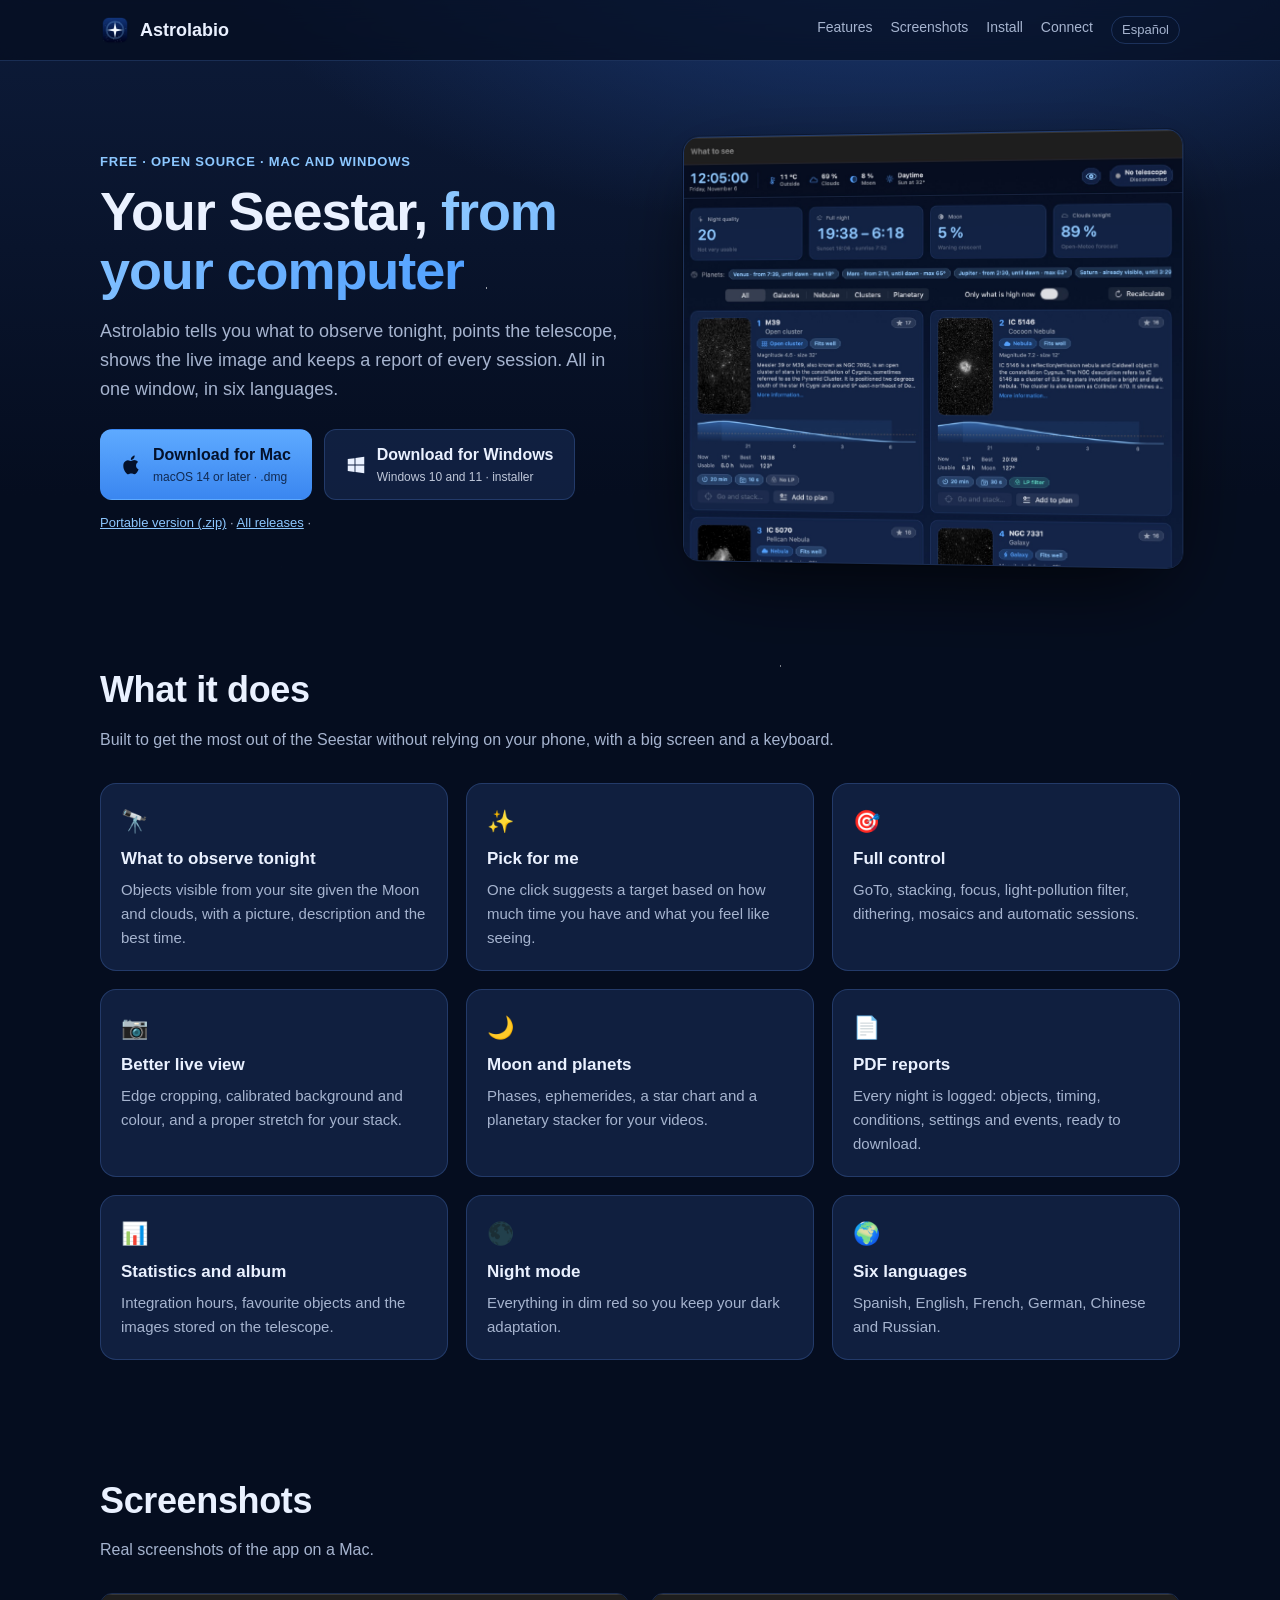
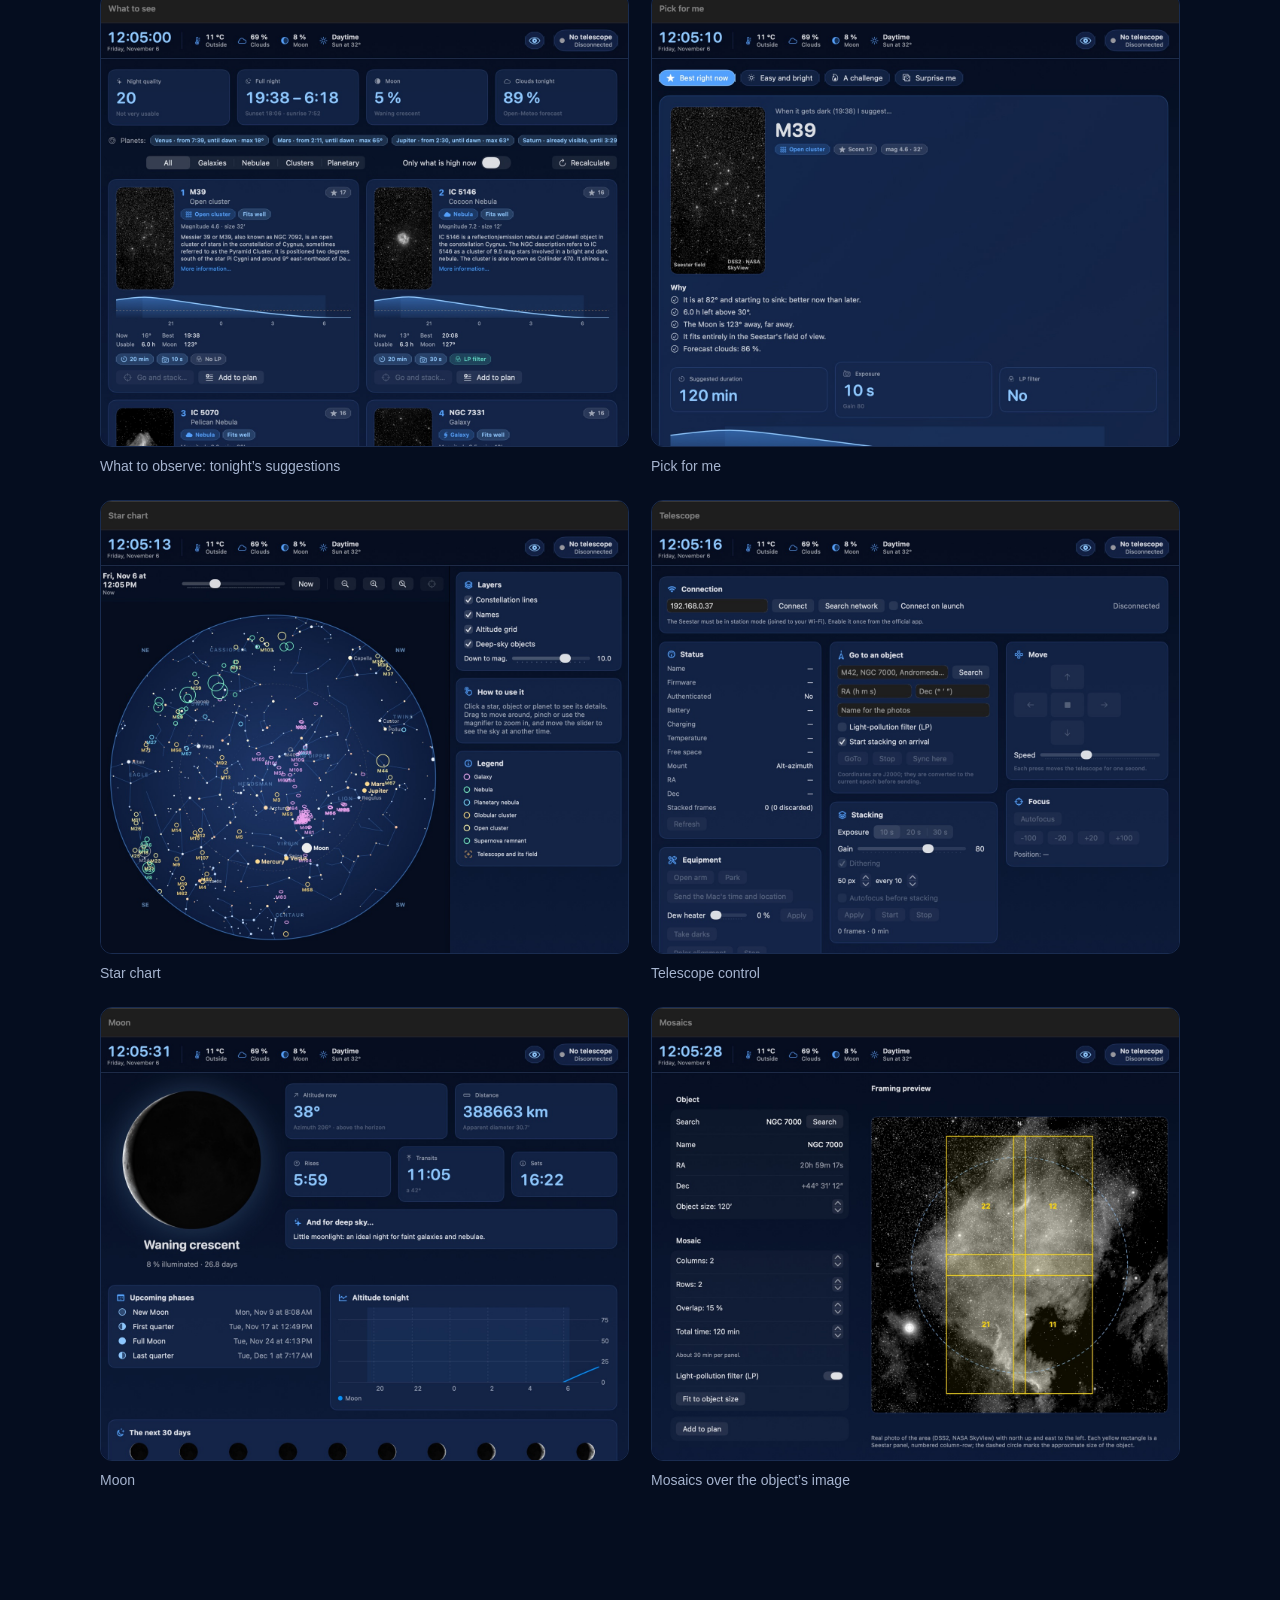
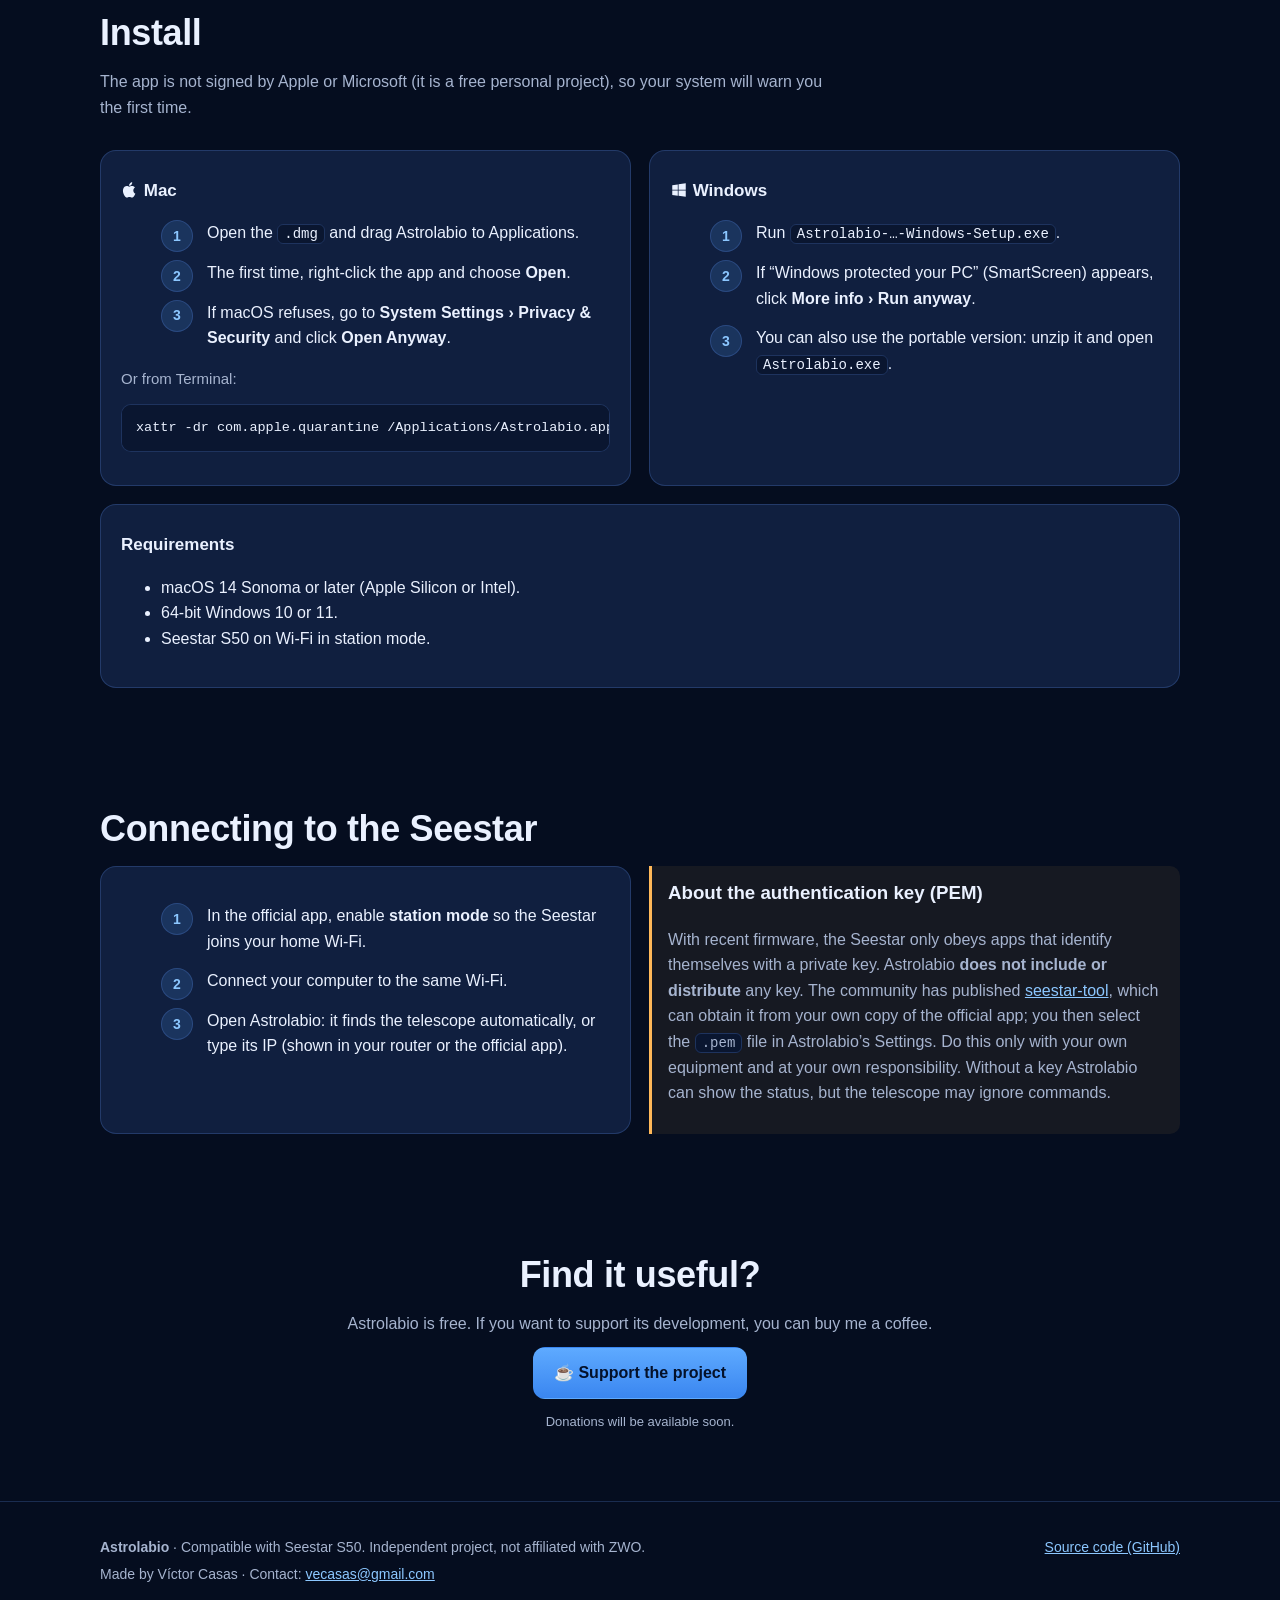
==== docs/en/index.html @ 869711cd "Web de descarga en docs/ (español e inglés) - Generada con scripts/make_site.py; diseño propio azul " ====
<!doctype html>
<html lang="en">
<head>
<meta charset="utf-8">
<meta name="viewport" content="width=device-width, initial-scale=1">
<title>Astrolabio — Seestar S50 control for Mac and Windows</title>
<meta name="description" content="A free app to plan your night, control the Seestar S50 telescope and process your images, on Mac and Windows.">
<meta property="og:title" content="Astrolabio — Seestar S50 control for Mac and Windows">
<meta property="og:description" content="A free app to plan your night, control the Seestar S50 telescope and process your images, on Mac and Windows.">
<meta property="og:image" content="https://vecasas.github.io/astrolabio/img/tonight-en.jpg">
<link rel="icon" href="../favicon.png">
<link rel="alternate" hreflang="es" href="https://vecasas.github.io/astrolabio/">
<link rel="alternate" hreflang="en" href="https://vecasas.github.io/astrolabio/en/">
<link rel="stylesheet" href="../style.css">
<script src="../config.js"></script>
</head>
<body>
<header class="top"><div class="wrap">
  <a class="brand" href="#"><img src="../img/icon.png" alt="">Astrolabio</a>
  <nav class="links">
    <a href="#features">Features</a><a href="#screens">Screenshots</a><a href="#install">Install</a><a href="#connect">Connect</a>
    <a class="lang" href="../">Español</a>
  </nav>
</div></header>

<main>
<div class="wrap hero" id="download">
  <div>
    <div class="eyebrow">Free · Open source · Mac and Windows</div>
    <h1>Your Seestar, <em>from your computer</em></h1>
    <p class="lead">Astrolabio tells you what to observe tonight, points the telescope, shows the live image and keeps a report of every session. All in one window, in six languages.</p>
    <div class="cta">
      <a class="btn primary" data-asset="mac" href="https://github.com/vecasas/astrolabio/releases/latest"><svg viewBox="0 0 24 24" fill="currentColor"><path d="M16.4 12.6c0-2.6 2.1-3.8 2.2-3.9-1.2-1.8-3.1-2-3.7-2-1.6-.2-3.1.9-3.9.9-.8 0-2-.9-3.4-.9-1.7 0-3.3 1-4.2 2.6-1.8 3.1-.5 7.7 1.3 10.2.9 1.2 1.9 2.6 3.2 2.6 1.3-.1 1.8-.8 3.3-.8 1.6 0 2 .8 3.4.8 1.4 0 2.3-1.3 3.1-2.5 1-1.4 1.4-2.8 1.4-2.9 0 0-2.7-1-2.7-4.1zM13.9 4.9c.7-.9 1.2-2 1-3.2-1 0-2.3.7-3 1.6-.7.8-1.3 2-1.1 3.1 1.1.1 2.3-.6 3.1-1.5z"/></svg><span>Download for Mac<small>macOS 14 or later · .dmg</small></span></a>
      <a class="btn" data-asset="win" href="https://github.com/vecasas/astrolabio/releases/latest"><svg viewBox="0 0 24 24" fill="currentColor"><path d="M3 5.5 10.4 4.5v7H3zM11.4 4.4 21 3v8.5h-9.6zM3 12.5h7.4v7L3 18.5zM11.4 12.5H21V21l-9.6-1.4z"/></svg><span>Download for Windows<small>Windows 10 and 11 · installer</small></span></a>
    </div>
    <p class="note"><a data-asset="zip" href="https://github.com/vecasas/astrolabio/releases/latest">Portable version (.zip)</a> · <a href="https://github.com/vecasas/astrolabio/releases">All releases</a> · <span id="ver"></span></p>
  </div>
  <img class="shot" src="../img/tonight-en.jpg" alt="Astrolabio" width="1400" height="1202">
</div>

<section id="features"><div class="wrap">
  <h2>What it does</h2><p class="sub">Built to get the most out of the Seestar without relying on your phone, with a big screen and a keyboard.</p>
  <div class="grid">
<div class="card"><div class="icon">🔭</div><h3>What to observe tonight</h3><p>Objects visible from your site given the Moon and clouds, with a picture, description and the best time.</p></div>
<div class="card"><div class="icon">✨</div><h3>Pick for me</h3><p>One click suggests a target based on how much time you have and what you feel like seeing.</p></div>
<div class="card"><div class="icon">🎯</div><h3>Full control</h3><p>GoTo, stacking, focus, light-pollution filter, dithering, mosaics and automatic sessions.</p></div>
<div class="card"><div class="icon">📷</div><h3>Better live view</h3><p>Edge cropping, calibrated background and colour, and a proper stretch for your stack.</p></div>
<div class="card"><div class="icon">🌙</div><h3>Moon and planets</h3><p>Phases, ephemerides, a star chart and a planetary stacker for your videos.</p></div>
<div class="card"><div class="icon">📄</div><h3>PDF reports</h3><p>Every night is logged: objects, timing, conditions, settings and events, ready to download.</p></div>
<div class="card"><div class="icon">📊</div><h3>Statistics and album</h3><p>Integration hours, favourite objects and the images stored on the telescope.</p></div>
<div class="card"><div class="icon">🌑</div><h3>Night mode</h3><p>Everything in dim red so you keep your dark adaptation.</p></div>
<div class="card"><div class="icon">🌍</div><h3>Six languages</h3><p>Spanish, English, French, German, Chinese and Russian.</p></div>
  </div>
</div></section>

<section id="screens"><div class="wrap">
  <h2>Screenshots</h2><p class="sub">Real screenshots of the app on a Mac.</p>
  <div class="gallery">
<figure><img loading="lazy" src="../img/tonight-en.jpg" alt="What to observe: tonight’s suggestions" width="1400" height="1202"><figcaption>What to observe: tonight’s suggestions</figcaption></figure>
<figure><img loading="lazy" src="../img/pick-en.jpg" alt="Pick for me" width="1400" height="1202"><figcaption>Pick for me</figcaption></figure>
<figure><img loading="lazy" src="../img/skyChart-en.jpg" alt="Star chart" width="1400" height="1202"><figcaption>Star chart</figcaption></figure>
<figure><img loading="lazy" src="../img/telescope-en.jpg" alt="Telescope control" width="1400" height="1202"><figcaption>Telescope control</figcaption></figure>
<figure><img loading="lazy" src="../img/moon-en.jpg" alt="Moon" width="1400" height="1202"><figcaption>Moon</figcaption></figure>
<figure><img loading="lazy" src="../img/mosaic-en.jpg" alt="Mosaics over the object’s image" width="1400" height="1202"><figcaption>Mosaics over the object’s image</figcaption></figure>
  </div>
</div></section>

<section id="install"><div class="wrap">
  <h2>Install</h2><p class="sub">The app is not signed by Apple or Microsoft (it is a free personal project), so your system will warn you the first time.</p>
  <div class="two">
    <div class="card"><h3><svg width="18" height="18" style="vertical-align:-3px" viewBox="0 0 24 24" fill="currentColor"><path d="M16.4 12.6c0-2.6 2.1-3.8 2.2-3.9-1.2-1.8-3.1-2-3.7-2-1.6-.2-3.1.9-3.9.9-.8 0-2-.9-3.4-.9-1.7 0-3.3 1-4.2 2.6-1.8 3.1-.5 7.7 1.3 10.2.9 1.2 1.9 2.6 3.2 2.6 1.3-.1 1.8-.8 3.3-.8 1.6 0 2 .8 3.4.8 1.4 0 2.3-1.3 3.1-2.5 1-1.4 1.4-2.8 1.4-2.9 0 0-2.7-1-2.7-4.1zM13.9 4.9c.7-.9 1.2-2 1-3.2-1 0-2.3.7-3 1.6-.7.8-1.3 2-1.1 3.1 1.1.1 2.3-.6 3.1-1.5z"/></svg> Mac</h3>
      <ol class="steps"><li>Open the <code>.dmg</code> and drag Astrolabio to Applications.</li>
<li>The first time, right-click the app and choose <b>Open</b>.</li>
<li>If macOS refuses, go to <b>System Settings › Privacy &amp; Security</b> and click <b>Open Anyway</b>.</li></ol>
      <p class="note">Or from Terminal:</p>
      <pre>xattr -dr com.apple.quarantine /Applications/Astrolabio.app</pre>
    </div>
    <div class="card"><h3><svg width="18" height="18" style="vertical-align:-3px" viewBox="0 0 24 24" fill="currentColor"><path d="M3 5.5 10.4 4.5v7H3zM11.4 4.4 21 3v8.5h-9.6zM3 12.5h7.4v7L3 18.5zM11.4 12.5H21V21l-9.6-1.4z"/></svg> Windows</h3>
      <ol class="steps"><li>Run <code>Astrolabio-…-Windows-Setup.exe</code>.</li>
<li>If “Windows protected your PC” (SmartScreen) appears, click <b>More info › Run anyway</b>.</li>
<li>You can also use the portable version: unzip it and open <code>Astrolabio.exe</code>.</li></ol>
    </div>
  </div>
  <div class="card" style="margin-top:18px"><h3>Requirements</h3><ul><li>macOS 14 Sonoma or later (Apple Silicon or Intel).</li>
<li>64-bit Windows 10 or 11.</li>
<li>Seestar S50 on Wi-Fi in station mode.</li></ul></div>
</div></section>

<section id="connect"><div class="wrap">
  <h2>Connecting to the Seestar</h2>
  <div class="two">
    <div class="card"><ol class="steps"><li>In the official app, enable <b>station mode</b> so the Seestar joins your home Wi-Fi.</li>
<li>Connect your computer to the same Wi-Fi.</li>
<li>Open Astrolabio: it finds the telescope automatically, or type its IP (shown in your router or the official app).</li></ol></div>
    <div class="callout"><h3 style="color:var(--text);margin-top:0">About the authentication key (PEM)</h3><p>With recent firmware, the Seestar only obeys apps that identify themselves with a private key. Astrolabio <b>does not include or distribute</b> any key. The community has published <a href="https://github.com/bguthro/seestar-tool">seestar-tool</a>, which can obtain it from your own copy of the official app; you then select the <code>.pem</code> file in Astrolabio’s Settings. Do this only with your own equipment and at your own responsibility. Without a key Astrolabio can show the status, but the telescope may ignore commands.</p></div>
  </div>
</div></section>

<section class="donate"><div class="wrap">
  <h2>Find it useful?</h2><p class="sub" style="margin:0 auto">Astrolabio is free. If you want to support its development, you can buy me a coffee.</p>
  <a class="btn primary" id="donate" href="#" hidden>☕ Support the project</a>
  <p class="note" id="donate-soon">Donations will be available soon.</p>
</div></section>
</main>

<footer><div class="wrap">
  <div>
    <p><b>Astrolabio</b> · Compatible with Seestar S50. Independent project, not affiliated with ZWO.</p>
    <p>Made by Víctor Casas · Contact: <a href="mailto:vecasas@gmail.com">vecasas@gmail.com</a></p>
  </div>
  <div><p><a href="https://github.com/vecasas/astrolabio">Source code (GitHub)</a></p></div>
</div></footer>

<script>
// Enlaces directos a la última versión publicada (si la API de GitHub no responde, se queda la página de versiones).
fetch("https://api.github.com/repos/vecasas/astrolabio/releases/latest").then(r => r.ok ? r.json() : null).then(rel => {
  if (!rel) return;
  const find = re => (rel.assets || []).find(a => re.test(a.name));
  const map = { mac: /\.dmg$/i, win: /Setup\.exe$/i, zip: /portable\.zip$/i };
  document.querySelectorAll("[data-asset]").forEach(el => {
    const a = find(map[el.dataset.asset]); if (a) el.href = a.browser_download_url;
  });
  document.getElementById("ver").textContent = rel.tag_name;
}).catch(() => {});
// Botón de donación: se configura en config.js.
const url = (window.ASTROLABIO || {}).donateUrl;
if (url) {
  const b = document.getElementById("donate"); b.href = url; b.hidden = false;
  document.getElementById("donate-soon").hidden = true;
}
</script>
</body>
</html>
---- docs/style.css ----
/* Astrolabio — web de descarga. Diseño propio: azul noche, sin dependencias. */
:root {
  --deep: #050d1f;
  --navy: #0d1b39;
  --midnight: #13264d;
  --card: rgba(22, 40, 77, 0.72);
  --stroke: rgba(102, 153, 255, 0.22);
  --accent: #52a1ff;
  --accent-soft: #8cc7ff;
  --text: #eaf1ff;
  --muted: #a6b4cf;
  --good: #59d9bf;
  --warn: #ffb859;
  --radius: 16px;
  color-scheme: dark;
}

* { box-sizing: border-box; }
html { scroll-behavior: smooth; }
body {
  margin: 0;
  font: 16px/1.6 -apple-system, BlinkMacSystemFont, "Segoe UI", Inter, Roboto, "Noto Sans", "PingFang SC", "Microsoft YaHei", sans-serif;
  color: var(--text);
  background: var(--deep);
  background-image:
    radial-gradient(1px 1px at 12% 18%, #fff8 50%, transparent 51%),
    radial-gradient(1px 1px at 72% 9%, #fff6 50%, transparent 51%),
    radial-gradient(1.5px 1.5px at 38% 32%, #fff9 50%, transparent 51%),
    radial-gradient(1px 1px at 88% 41%, #fff5 50%, transparent 51%),
    radial-gradient(1px 1px at 22% 63%, #fff6 50%, transparent 51%),
    radial-gradient(1.5px 1.5px at 61% 74%, #fff7 50%, transparent 51%),
    radial-gradient(1px 1px at 93% 86%, #fff5 50%, transparent 51%),
    radial-gradient(ellipse 90% 60% at 70% -10%, #1d3d7a 0%, transparent 60%),
    linear-gradient(180deg, var(--navy) 0%, var(--deep) 55%);
  background-attachment: fixed;
}
a { color: var(--accent-soft); }
img { max-width: 100%; height: auto; display: block; }
.hero > *, .grid > *, .gallery > *, .two > * { min-width: 0; }
.wrap { max-width: 1120px; margin: 0 auto; padding: 0 20px; }

/* Cabecera */
header.top {
  position: sticky; top: 0; z-index: 10;
  backdrop-filter: blur(12px); -webkit-backdrop-filter: blur(12px);
  background: rgba(5, 13, 31, 0.72);
  border-bottom: 1px solid var(--stroke);
}
header.top .wrap { display: flex; align-items: center; gap: 18px; height: 60px; }
.brand { display: flex; align-items: center; gap: 10px; font-weight: 700; font-size: 18px; color: var(--text); text-decoration: none; }
.brand img { width: 30px; height: 30px; border-radius: 7px; }
nav.links { display: flex; gap: 18px; margin-left: auto; font-size: 14px; }
nav.links a { color: var(--muted); text-decoration: none; }
nav.links a:hover { color: var(--text); }
.lang { font-size: 13px; border: 1px solid var(--stroke); border-radius: 999px; padding: 3px 10px; text-decoration: none; color: var(--accent-soft); }

/* Portada */
.hero { padding-top: 72px; padding-bottom: 40px; display: grid; grid-template-columns: 1.05fr 1fr; gap: 48px; align-items: center; }
.eyebrow { color: var(--accent-soft); font-weight: 600; letter-spacing: .06em; text-transform: uppercase; font-size: 13px; }
h1 { font-size: clamp(34px, 5vw, 54px); line-height: 1.08; margin: 10px 0 16px; letter-spacing: -0.02em; }
h1 em { font-style: normal; background: linear-gradient(90deg, var(--accent-soft), var(--accent)); -webkit-background-clip: text; background-clip: text; color: transparent; }
.lead { color: var(--muted); font-size: 18px; max-width: 34em; }
.cta { display: flex; flex-wrap: wrap; gap: 12px; margin: 26px 0 10px; }
.btn {
  display: inline-flex; align-items: center; gap: 10px;
  padding: 12px 20px; border-radius: 12px; font-weight: 600; text-decoration: none;
  border: 1px solid var(--stroke); color: var(--text); background: var(--card);
  transition: transform .15s ease, border-color .15s ease;
}
.btn:hover { transform: translateY(-1px); border-color: var(--accent); }
.btn.primary { background: linear-gradient(180deg, #5eaaff, #3a86f0); border-color: transparent; color: #04112a; }
.btn small { display: block; font-weight: 500; font-size: 12px; opacity: .8; }
.btn svg { width: 22px; height: 22px; flex: none; }
.note { color: var(--muted); font-size: 13px; }
.shot { border-radius: var(--radius); border: 1px solid var(--stroke); box-shadow: 0 30px 80px -20px #000c, 0 0 0 1px #0004; }
.hero .shot { transform: perspective(1400px) rotateY(-6deg); }

/* Secciones */
section { padding: 56px 0; }
h2 { font-size: clamp(26px, 3.4vw, 36px); margin: 0 0 8px; letter-spacing: -0.01em; }
.sub { color: var(--muted); margin: 0 0 30px; max-width: 46em; }
.grid { display: grid; gap: 18px; grid-template-columns: repeat(3, 1fr); }
.card { background: var(--card); border: 1px solid var(--stroke); border-radius: var(--radius); padding: 20px; }
.card h3 { margin: 6px 0 6px; font-size: 17px; }
.card p { margin: 0; color: var(--muted); font-size: 15px; }
.icon { font-size: 22px; }

.gallery { display: grid; gap: 22px; grid-template-columns: repeat(2, 1fr); }
.gallery figure { margin: 0; }
.gallery figcaption { color: var(--muted); font-size: 14px; margin-top: 8px; }
.gallery img { border-radius: 12px; border: 1px solid var(--stroke); }

.steps { counter-reset: step; display: grid; gap: 14px; }
.steps li { list-style: none; position: relative; padding-left: 46px; }
.steps li::before {
  counter-increment: step; content: counter(step);
  position: absolute; left: 0; top: 0; width: 30px; height: 30px; border-radius: 50%;
  display: grid; place-items: center; font-weight: 700; font-size: 14px;
  background: rgba(82, 161, 255, .16); color: var(--accent-soft); border: 1px solid var(--stroke);
}
.two { display: grid; grid-template-columns: 1fr 1fr; gap: 18px; }
code { background: #0a1630; border: 1px solid var(--stroke); padding: 1px 6px; border-radius: 6px; font-size: 14px; }
pre { background: #0a1630; border: 1px solid var(--stroke); padding: 12px 14px; border-radius: 10px; overflow-x: auto; font-size: 13.5px; }
.callout { border-left: 3px solid var(--warn); padding: 12px 16px; background: rgba(255, 184, 89, .07); border-radius: 0 10px 10px 0; color: var(--muted); }

.donate { text-align: center; }
.donate .btn { margin-top: 10px; }

footer { border-top: 1px solid var(--stroke); padding: 30px 0 40px; color: var(--muted); font-size: 14px; }
footer .wrap { display: flex; flex-wrap: wrap; gap: 10px 26px; justify-content: space-between; }
footer p { margin: 4px 0; }

@media (max-width: 860px) {
  .hero { grid-template-columns: 1fr; padding-top: 40px; }
  .btn { width: 100%; }
  .hero .shot { transform: none; }
  .grid { grid-template-columns: 1fr 1fr; }
  .gallery, .two { grid-template-columns: 1fr; }
  nav.links a:not(.lang) { display: none; }
}
@media (max-width: 540px) { .grid { grid-template-columns: 1fr; } }
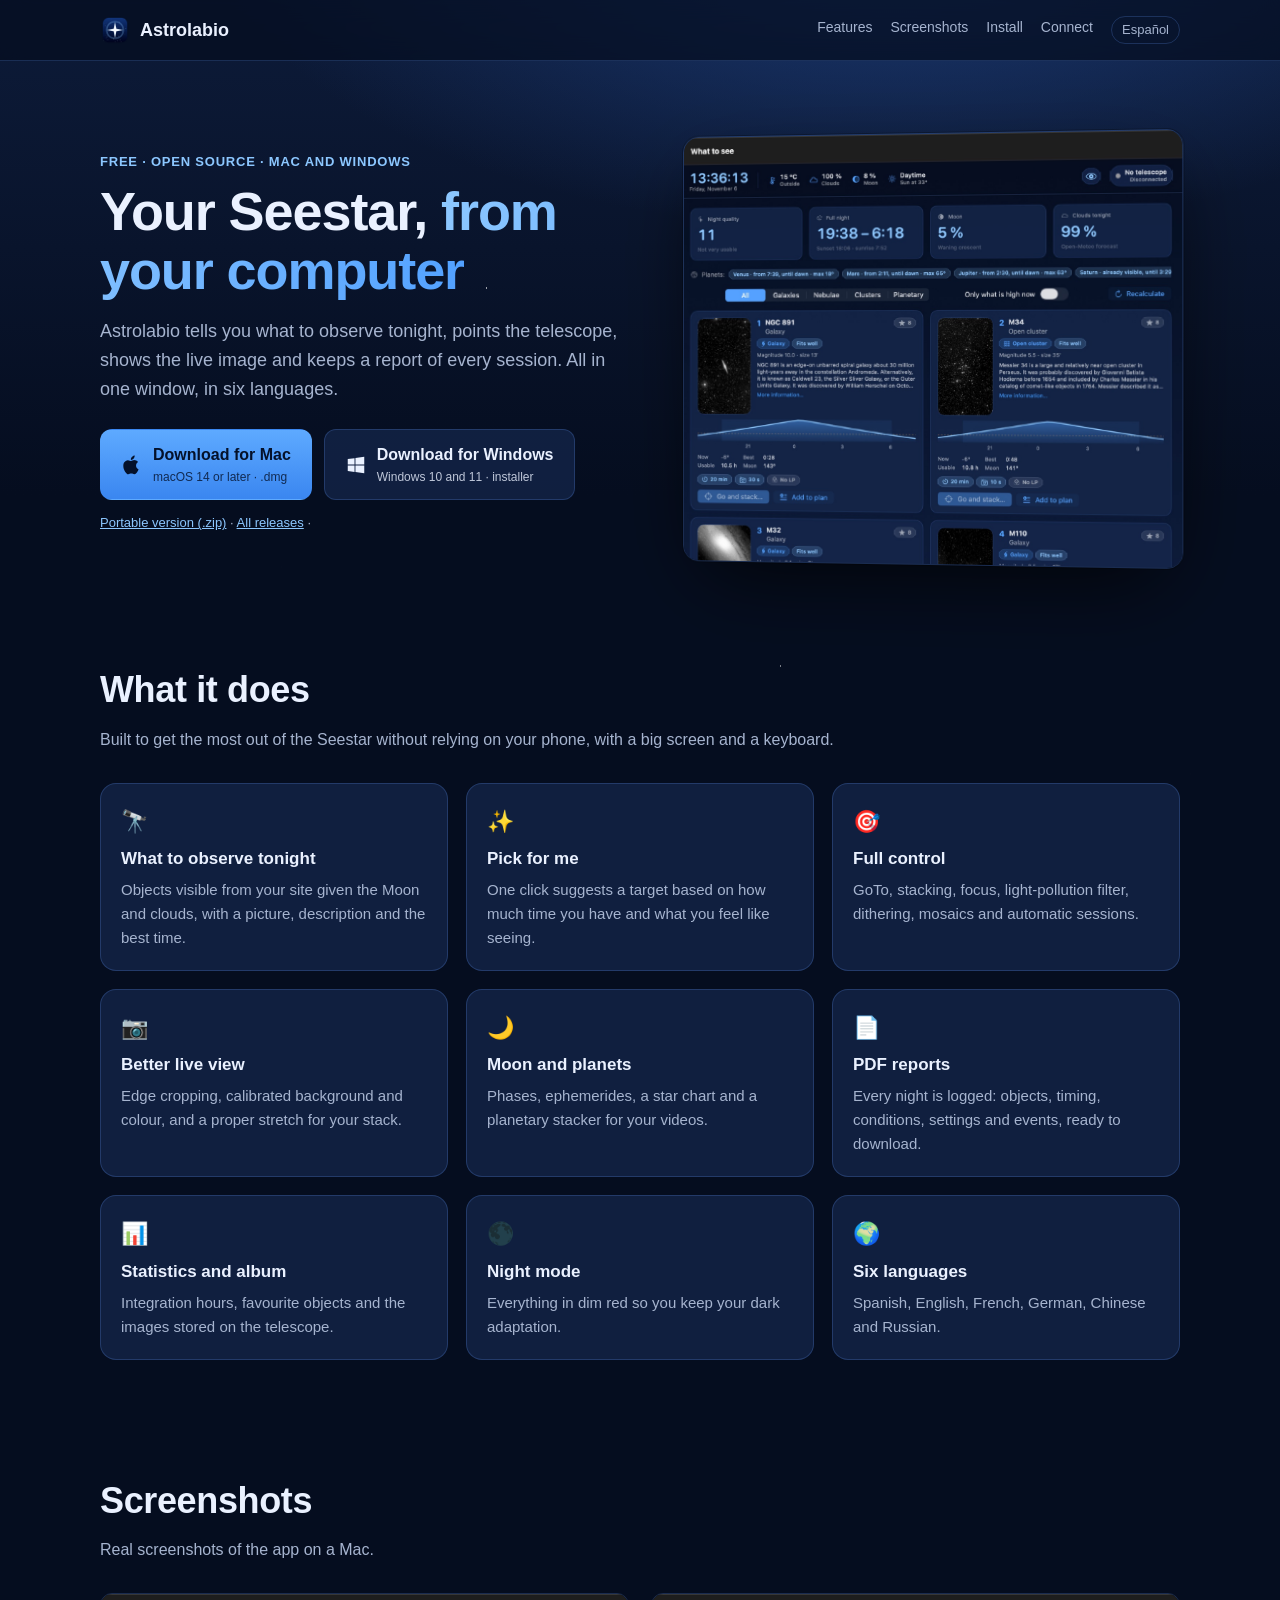
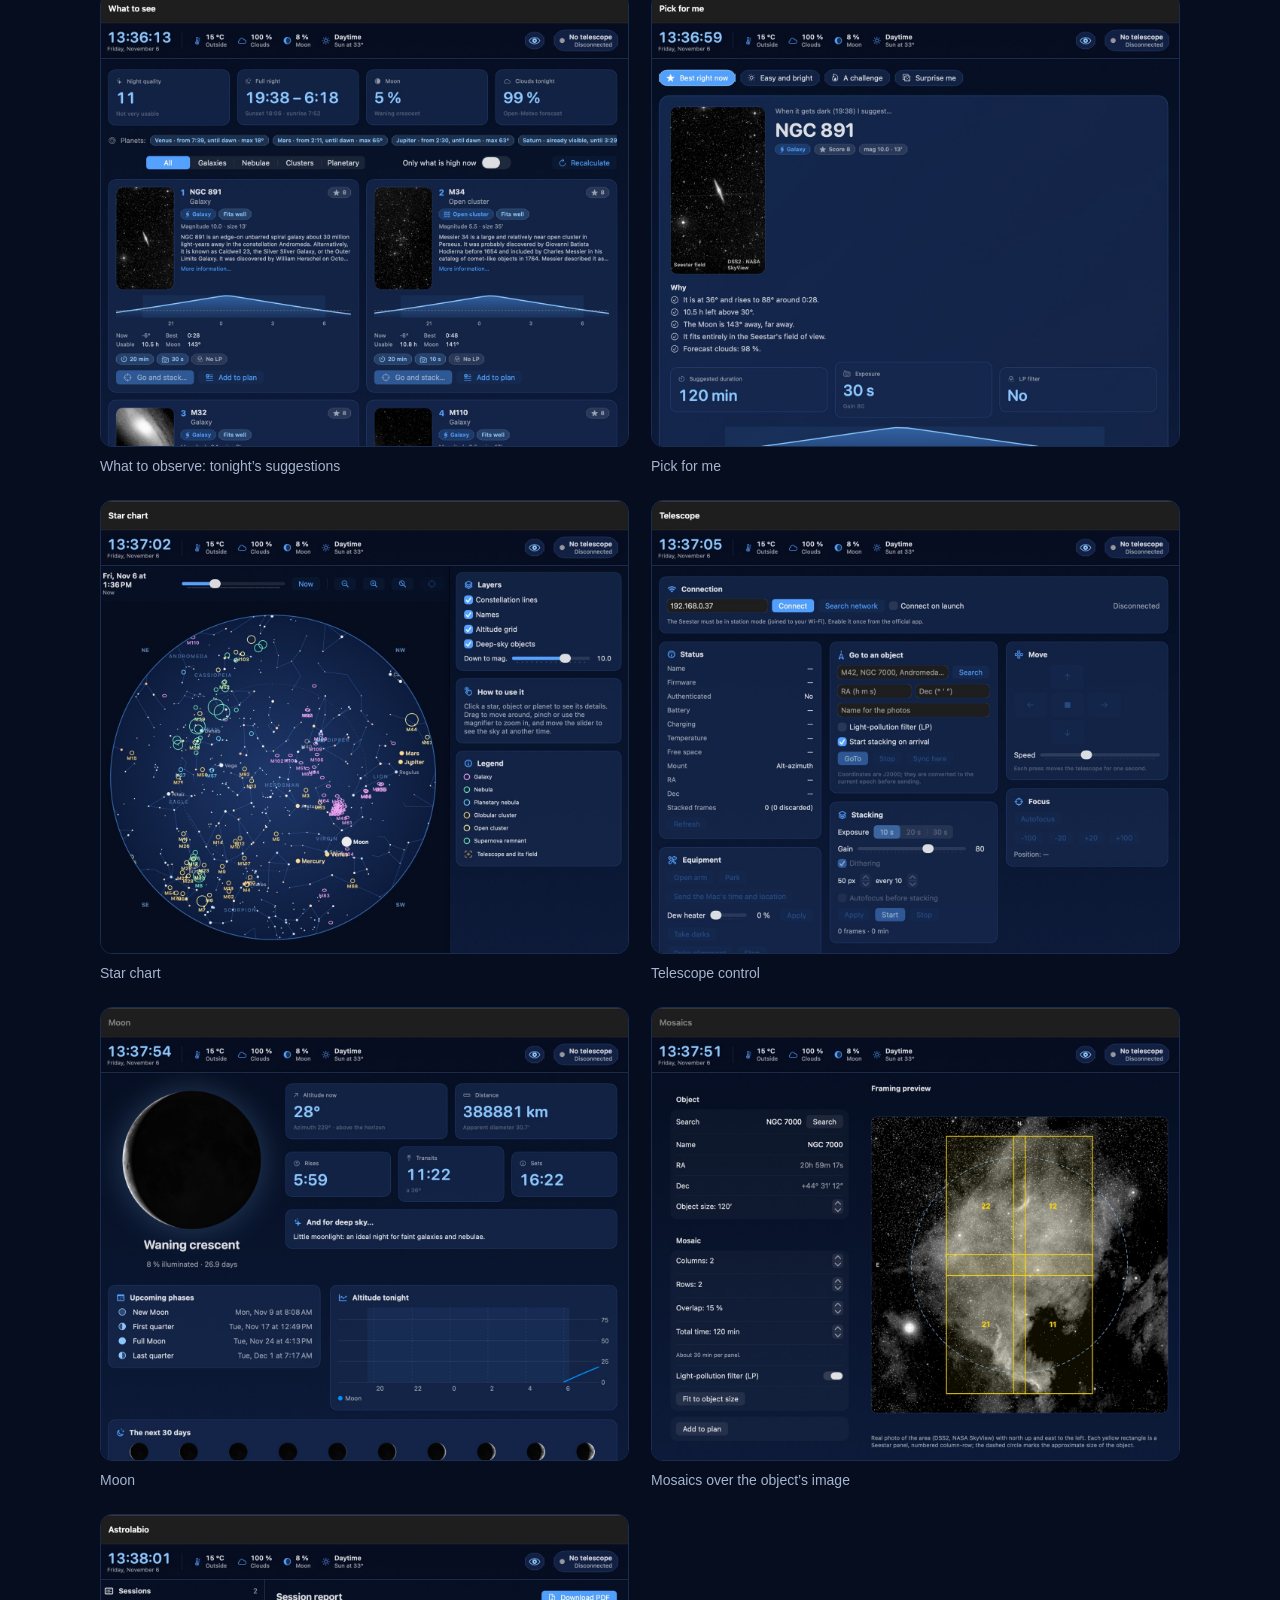
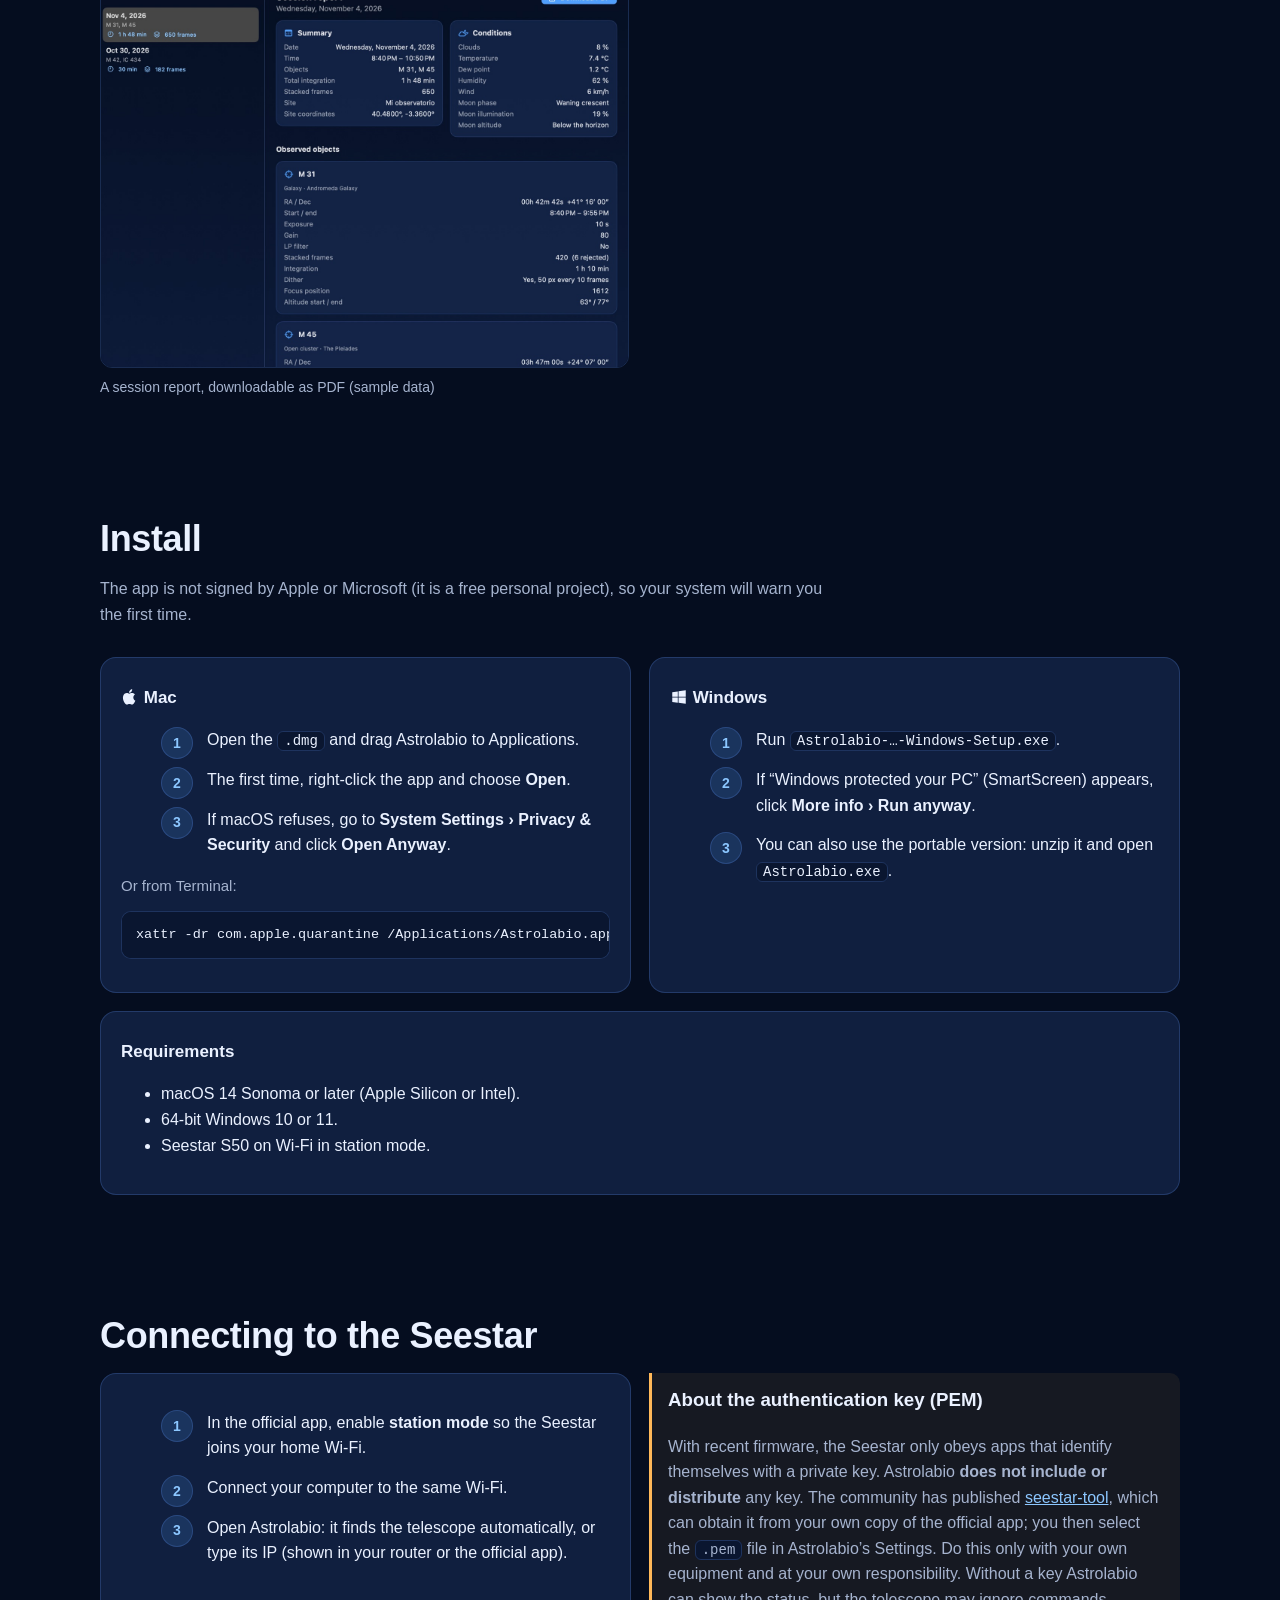
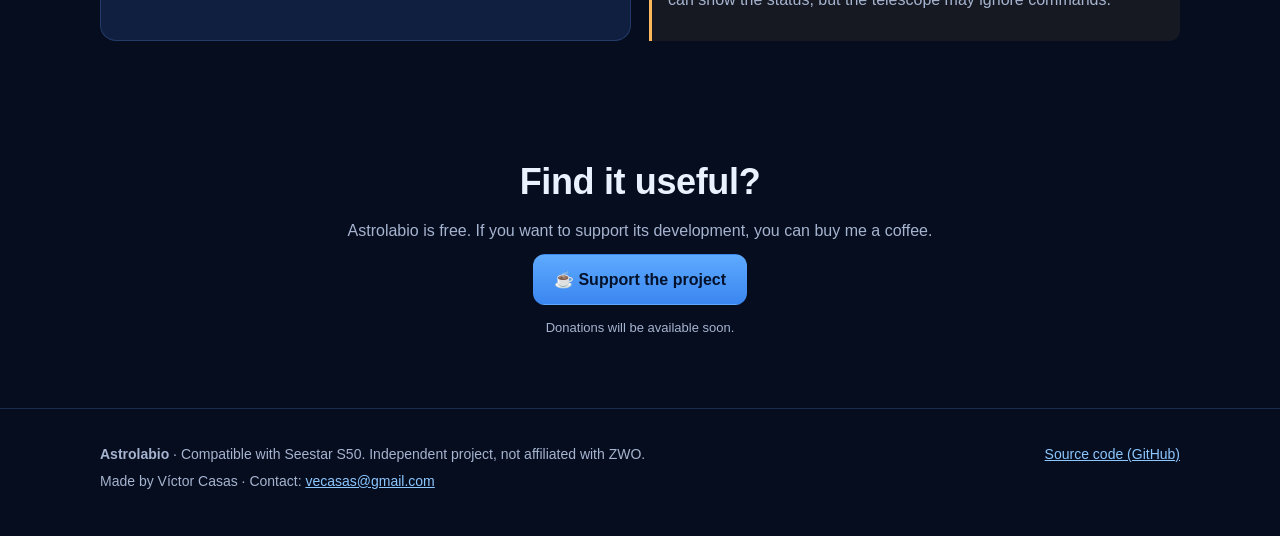
==== commit a0392fcc: "Fotos de SkyView fiables y capturas nuevas de la web - SkyView devuelve una imagen en blanco si reci" ====
--- a/docs/en/index.html
+++ b/docs/en/index.html
@@ -62,6 +62,7 @@
 <figure><img loading="lazy" src="../img/telescope-en.jpg" alt="Telescope control" width="1400" height="1202"><figcaption>Telescope control</figcaption></figure>
 <figure><img loading="lazy" src="../img/moon-en.jpg" alt="Moon" width="1400" height="1202"><figcaption>Moon</figcaption></figure>
 <figure><img loading="lazy" src="../img/mosaic-en.jpg" alt="Mosaics over the object’s image" width="1400" height="1202"><figcaption>Mosaics over the object’s image</figcaption></figure>
+<figure><img loading="lazy" src="../img/reports-en.jpg" alt="A session report, downloadable as PDF (sample data)" width="1400" height="1202"><figcaption>A session report, downloadable as PDF (sample data)</figcaption></figure>
   </div>
 </div></section>
 
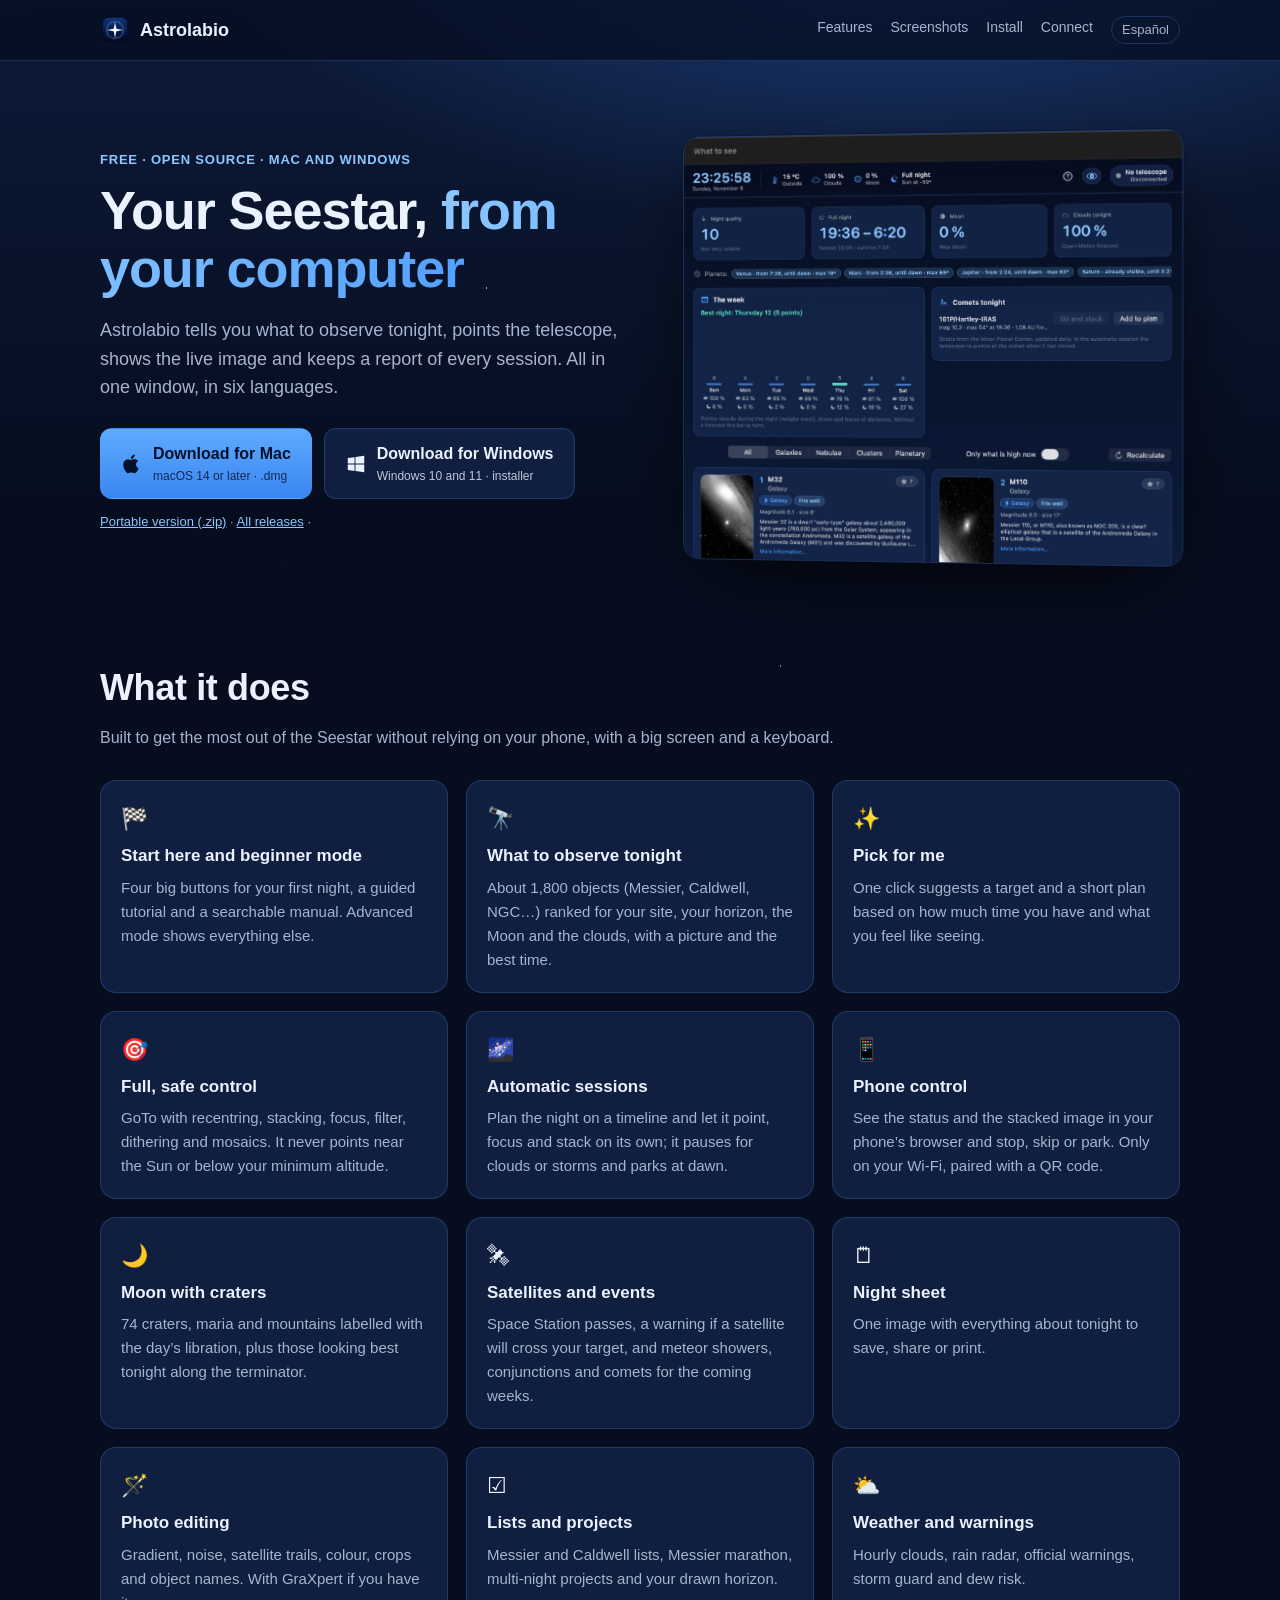
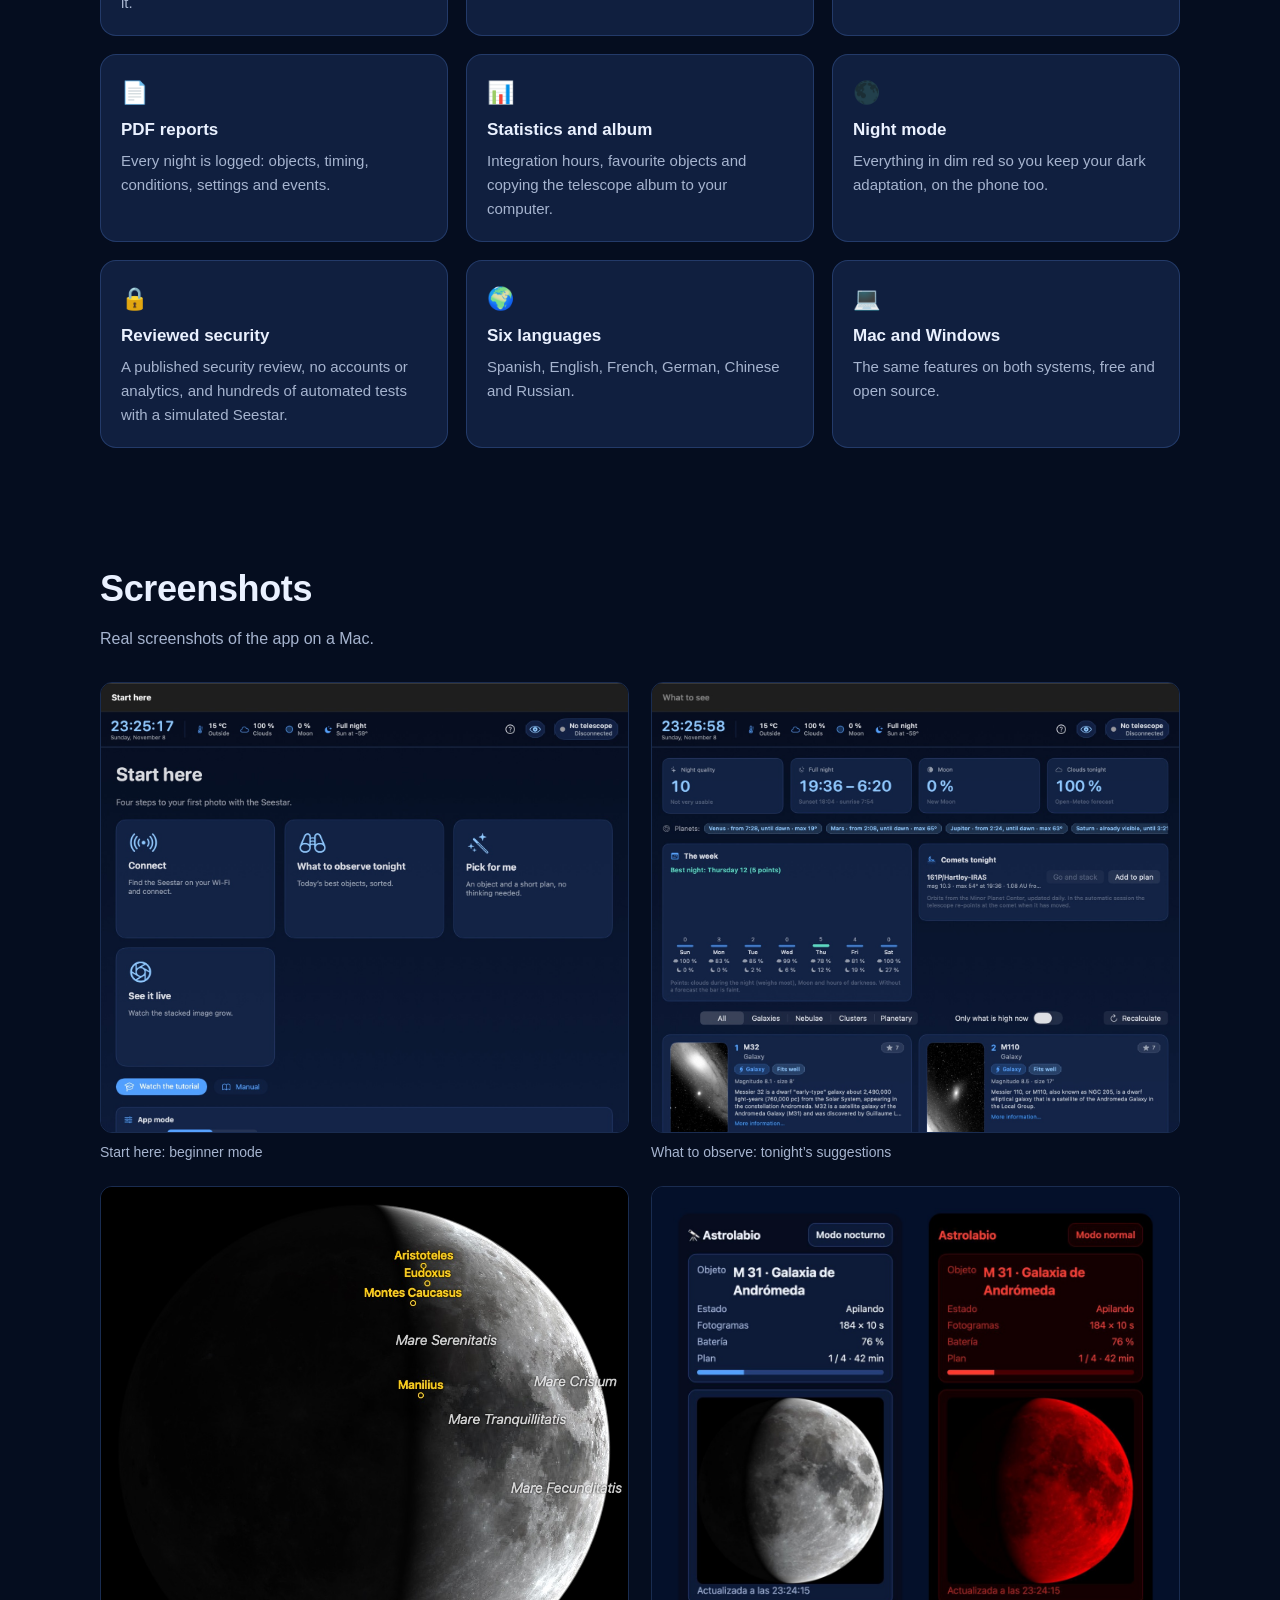
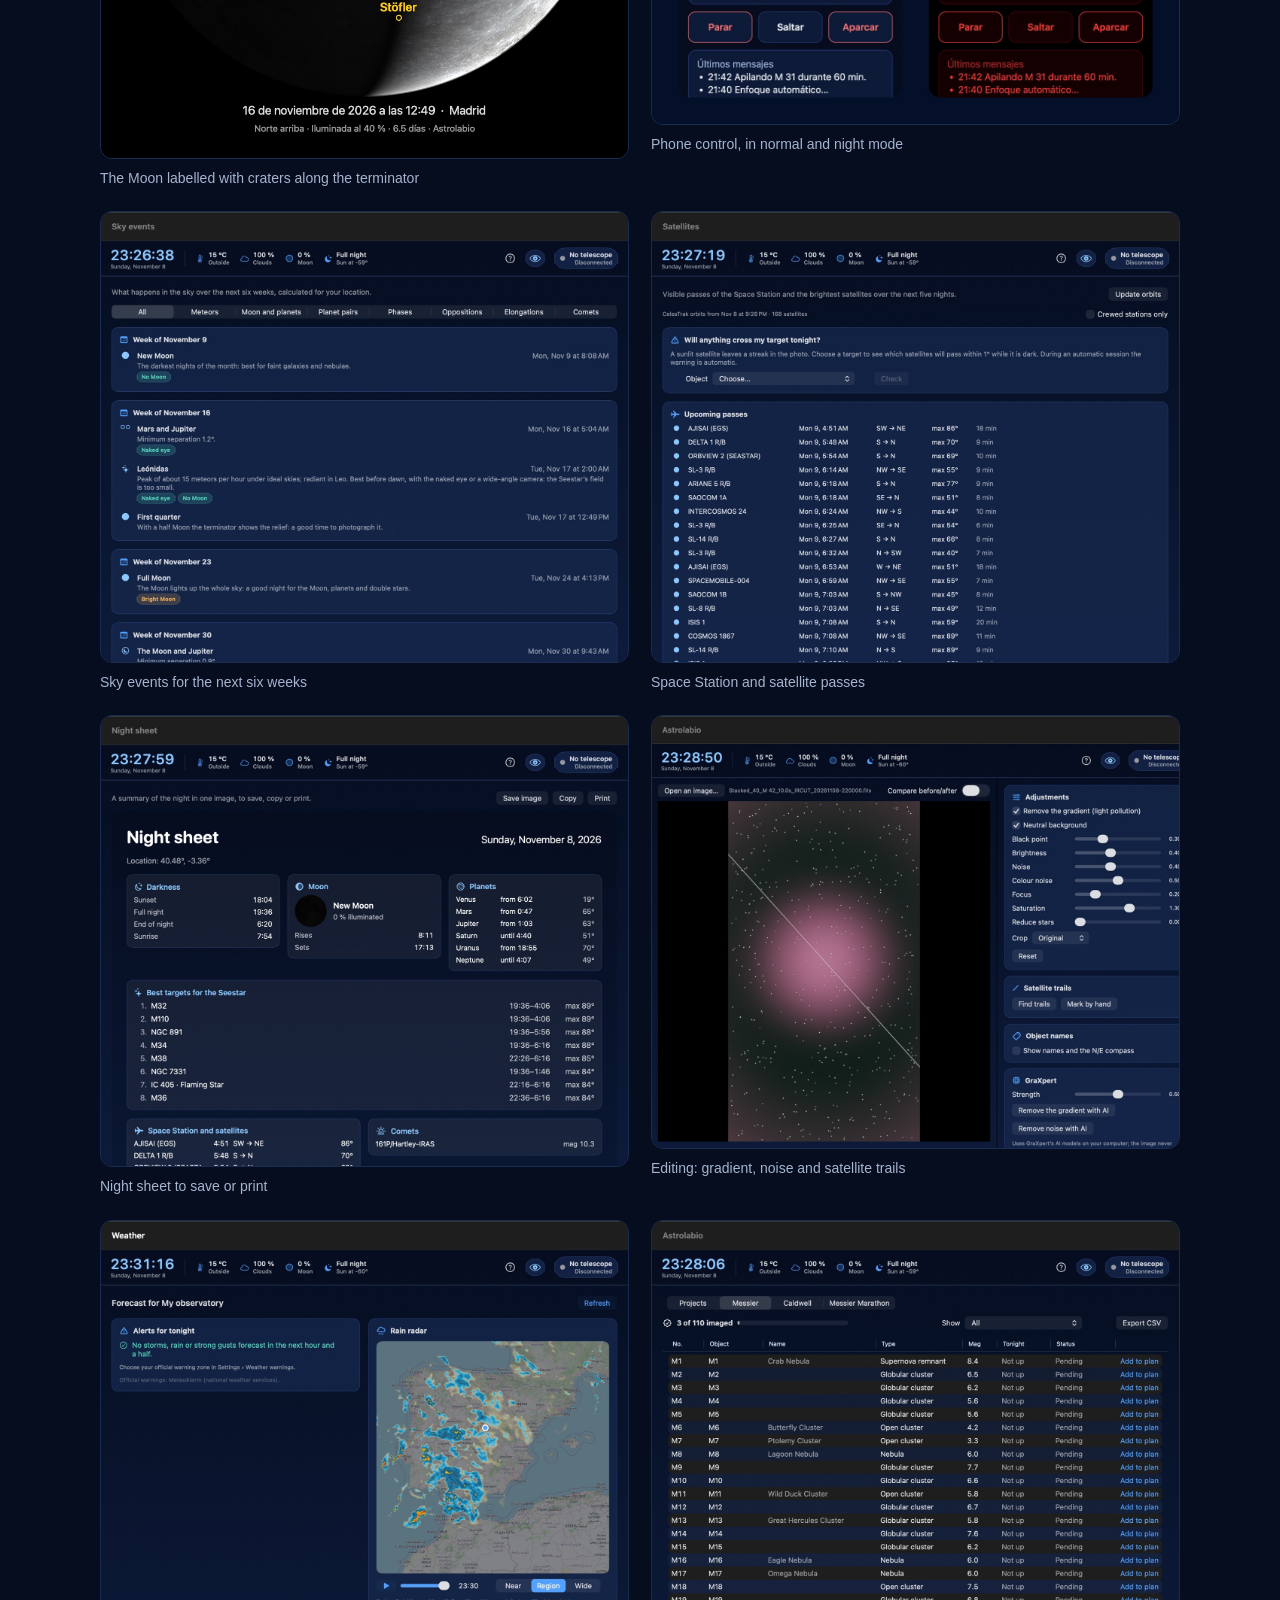
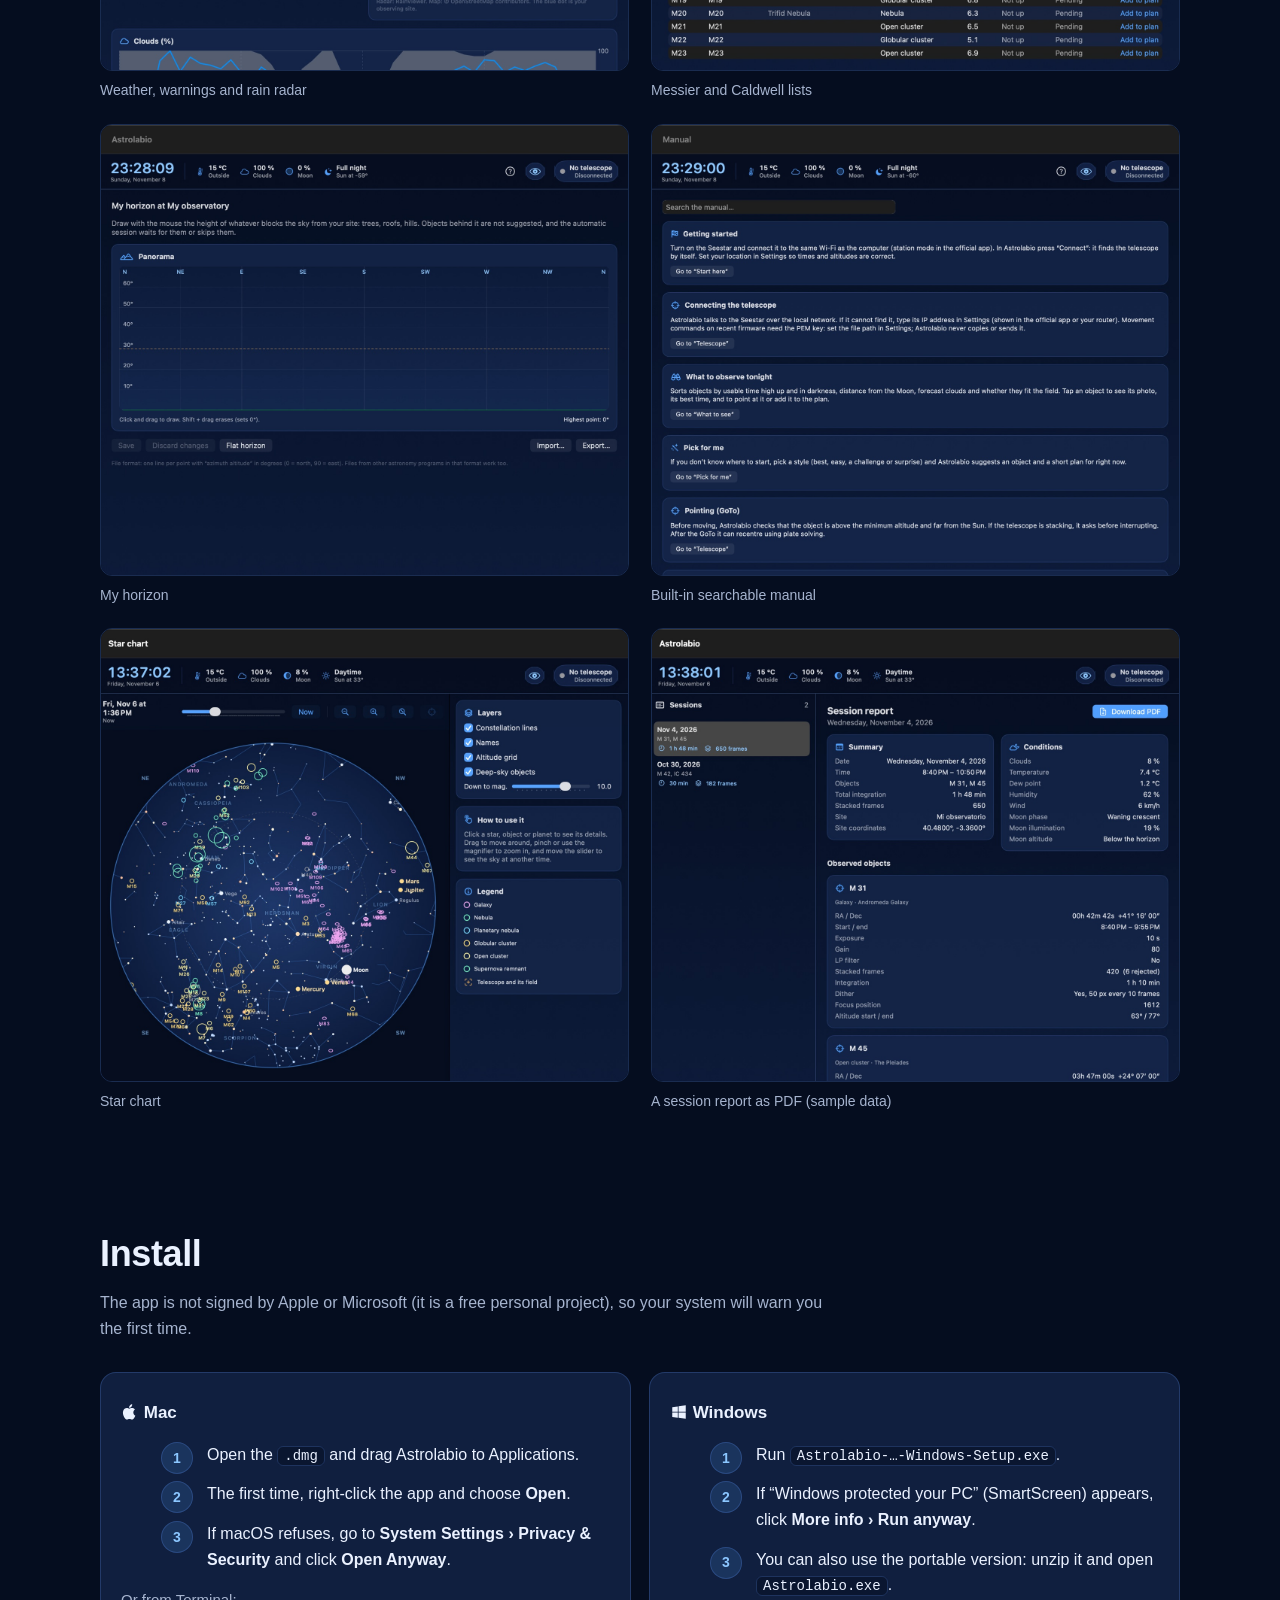
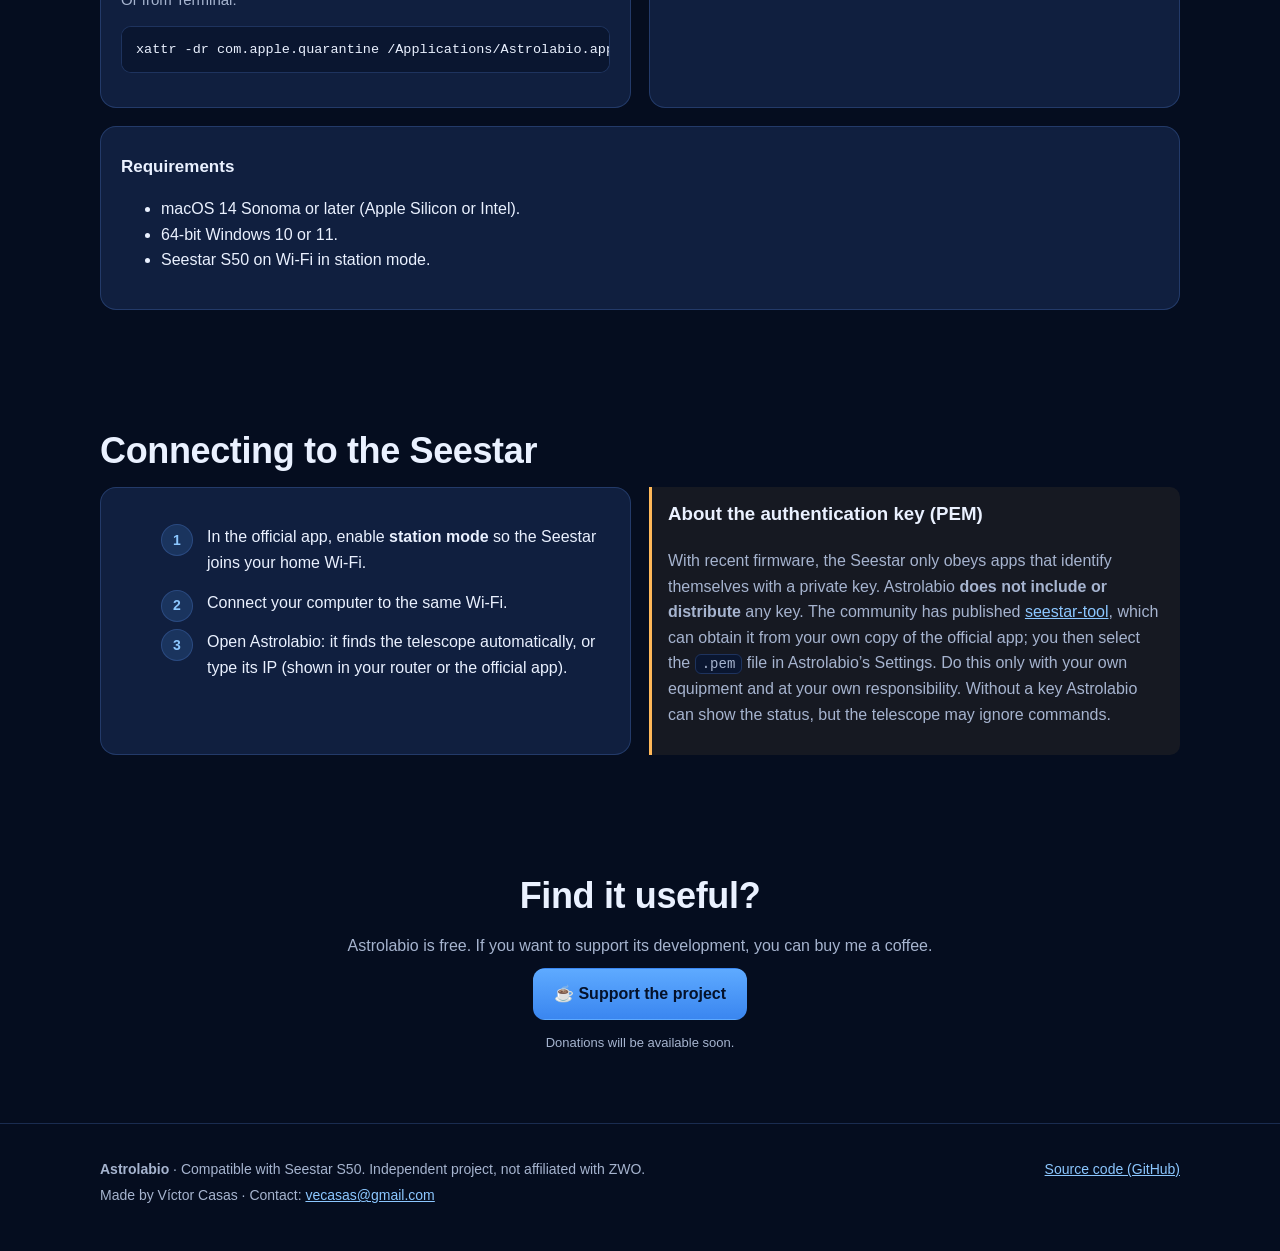
==== commit a5960370: "Versión 1.9.0: control desde el móvil, modo principiante, tutorial, manual, radar con OpenStreetMap " ====
--- a/docs/en/index.html
+++ b/docs/en/index.html
@@ -11,6 +11,8 @@
 <link rel="icon" href="../favicon.png">
 <link rel="alternate" hreflang="es" href="https://vecasas.github.io/astrolabio/">
 <link rel="alternate" hreflang="en" href="https://vecasas.github.io/astrolabio/en/">
+<meta http-equiv="Content-Security-Policy" content="default-src 'none'; script-src 'self'; style-src 'self' 'unsafe-inline'; img-src 'self'; connect-src https://api.github.com; base-uri 'none'; form-action 'none'">
+<meta name="referrer" content="strict-origin-when-cross-origin">
 <link rel="stylesheet" href="../style.css">
 <script src="../config.js"></script>
 </head>
@@ -41,28 +43,44 @@
 <section id="features"><div class="wrap">
   <h2>What it does</h2><p class="sub">Built to get the most out of the Seestar without relying on your phone, with a big screen and a keyboard.</p>
   <div class="grid">
-<div class="card"><div class="icon">🔭</div><h3>What to observe tonight</h3><p>Objects visible from your site given the Moon and clouds, with a picture, description and the best time.</p></div>
-<div class="card"><div class="icon">✨</div><h3>Pick for me</h3><p>One click suggests a target based on how much time you have and what you feel like seeing.</p></div>
-<div class="card"><div class="icon">🎯</div><h3>Full control</h3><p>GoTo, stacking, focus, light-pollution filter, dithering, mosaics and automatic sessions.</p></div>
-<div class="card"><div class="icon">📷</div><h3>Better live view</h3><p>Edge cropping, calibrated background and colour, and a proper stretch for your stack.</p></div>
-<div class="card"><div class="icon">🌙</div><h3>Moon and planets</h3><p>Phases, ephemerides, a star chart and a planetary stacker for your videos.</p></div>
-<div class="card"><div class="icon">📄</div><h3>PDF reports</h3><p>Every night is logged: objects, timing, conditions, settings and events, ready to download.</p></div>
-<div class="card"><div class="icon">📊</div><h3>Statistics and album</h3><p>Integration hours, favourite objects and the images stored on the telescope.</p></div>
-<div class="card"><div class="icon">🌑</div><h3>Night mode</h3><p>Everything in dim red so you keep your dark adaptation.</p></div>
+<div class="card"><div class="icon">🏁</div><h3>Start here and beginner mode</h3><p>Four big buttons for your first night, a guided tutorial and a searchable manual. Advanced mode shows everything else.</p></div>
+<div class="card"><div class="icon">🔭</div><h3>What to observe tonight</h3><p>About 1,800 objects (Messier, Caldwell, NGC…) ranked for your site, your horizon, the Moon and the clouds, with a picture and the best time.</p></div>
+<div class="card"><div class="icon">✨</div><h3>Pick for me</h3><p>One click suggests a target and a short plan based on how much time you have and what you feel like seeing.</p></div>
+<div class="card"><div class="icon">🎯</div><h3>Full, safe control</h3><p>GoTo with recentring, stacking, focus, filter, dithering and mosaics. It never points near the Sun or below your minimum altitude.</p></div>
+<div class="card"><div class="icon">🌌</div><h3>Automatic sessions</h3><p>Plan the night on a timeline and let it point, focus and stack on its own; it pauses for clouds or storms and parks at dawn.</p></div>
+<div class="card"><div class="icon">📱</div><h3>Phone control</h3><p>See the status and the stacked image in your phone’s browser and stop, skip or park. Only on your Wi‑Fi, paired with a QR code.</p></div>
+<div class="card"><div class="icon">🌙</div><h3>Moon with craters</h3><p>74 craters, maria and mountains labelled with the day’s libration, plus those looking best tonight along the terminator.</p></div>
+<div class="card"><div class="icon">🛰</div><h3>Satellites and events</h3><p>Space Station passes, a warning if a satellite will cross your target, and meteor showers, conjunctions and comets for the coming weeks.</p></div>
+<div class="card"><div class="icon">🗒</div><h3>Night sheet</h3><p>One image with everything about tonight to save, share or print.</p></div>
+<div class="card"><div class="icon">🪄</div><h3>Photo editing</h3><p>Gradient, noise, satellite trails, colour, crops and object names. With GraXpert if you have it.</p></div>
+<div class="card"><div class="icon">☑</div><h3>Lists and projects</h3><p>Messier and Caldwell lists, Messier marathon, multi‑night projects and your drawn horizon.</p></div>
+<div class="card"><div class="icon">⛅</div><h3>Weather and warnings</h3><p>Hourly clouds, rain radar, official warnings, storm guard and dew risk.</p></div>
+<div class="card"><div class="icon">📄</div><h3>PDF reports</h3><p>Every night is logged: objects, timing, conditions, settings and events.</p></div>
+<div class="card"><div class="icon">📊</div><h3>Statistics and album</h3><p>Integration hours, favourite objects and copying the telescope album to your computer.</p></div>
+<div class="card"><div class="icon">🌑</div><h3>Night mode</h3><p>Everything in dim red so you keep your dark adaptation, on the phone too.</p></div>
+<div class="card"><div class="icon">🔒</div><h3>Reviewed security</h3><p>A published security review, no accounts or analytics, and hundreds of automated tests with a simulated Seestar.</p></div>
 <div class="card"><div class="icon">🌍</div><h3>Six languages</h3><p>Spanish, English, French, German, Chinese and Russian.</p></div>
+<div class="card"><div class="icon">💻</div><h3>Mac and Windows</h3><p>The same features on both systems, free and open source.</p></div>
   </div>
 </div></section>
 
 <section id="screens"><div class="wrap">
   <h2>Screenshots</h2><p class="sub">Real screenshots of the app on a Mac.</p>
   <div class="gallery">
-<figure><img loading="lazy" src="../img/tonight-en.jpg" alt="What to observe: tonight’s suggestions" width="1400" height="1202"><figcaption>What to observe: tonight’s suggestions</figcaption></figure>
-<figure><img loading="lazy" src="../img/pick-en.jpg" alt="Pick for me" width="1400" height="1202"><figcaption>Pick for me</figcaption></figure>
-<figure><img loading="lazy" src="../img/skyChart-en.jpg" alt="Star chart" width="1400" height="1202"><figcaption>Star chart</figcaption></figure>
-<figure><img loading="lazy" src="../img/telescope-en.jpg" alt="Telescope control" width="1400" height="1202"><figcaption>Telescope control</figcaption></figure>
-<figure><img loading="lazy" src="../img/moon-en.jpg" alt="Moon" width="1400" height="1202"><figcaption>Moon</figcaption></figure>
-<figure><img loading="lazy" src="../img/mosaic-en.jpg" alt="Mosaics over the object’s image" width="1400" height="1202"><figcaption>Mosaics over the object’s image</figcaption></figure>
-<figure><img loading="lazy" src="../img/reports-en.jpg" alt="A session report, downloadable as PDF (sample data)" width="1400" height="1202"><figcaption>A session report, downloadable as PDF (sample data)</figcaption></figure>
+<figure><img loading="lazy" src="../img/start-en.jpg" alt="Start here: beginner mode" width="1400" height="1195"><figcaption>Start here: beginner mode</figcaption></figure>
+<figure><img loading="lazy" src="../img/tonight-en.jpg" alt="What to observe: tonight’s suggestions" width="1400" height="1195"><figcaption>What to observe: tonight’s suggestions</figcaption></figure>
+<figure><img loading="lazy" src="../img/moonlabels.jpg" alt="The Moon labelled with craters along the terminator" width="960" height="1040"><figcaption>The Moon labelled with craters along the terminator</figcaption></figure>
+<figure><img loading="lazy" src="../img/phone.jpg" alt="Phone control, in normal and night mode" width="1196" height="1220"><figcaption>Phone control, in normal and night mode</figcaption></figure>
+<figure><img loading="lazy" src="../img/events-en.jpg" alt="Sky events for the next six weeks" width="1400" height="1195"><figcaption>Sky events for the next six weeks</figcaption></figure>
+<figure><img loading="lazy" src="../img/satellites-en.jpg" alt="Space Station and satellite passes" width="1400" height="1195"><figcaption>Space Station and satellite passes</figcaption></figure>
+<figure><img loading="lazy" src="../img/nightSheet-en.jpg" alt="Night sheet to save or print" width="1400" height="1195"><figcaption>Night sheet to save or print</figcaption></figure>
+<figure><img loading="lazy" src="../img/editor-en.jpg" alt="Editing: gradient, noise and satellite trails" width="1400" height="1195"><figcaption>Editing: gradient, noise and satellite trails</figcaption></figure>
+<figure><img loading="lazy" src="../img/weather-en.jpg" alt="Weather, warnings and rain radar" width="1400" height="1195"><figcaption>Weather, warnings and rain radar</figcaption></figure>
+<figure><img loading="lazy" src="../img/lists-en.jpg" alt="Messier and Caldwell lists" width="1400" height="1195"><figcaption>Messier and Caldwell lists</figcaption></figure>
+<figure><img loading="lazy" src="../img/horizon-en.jpg" alt="My horizon" width="1400" height="1195"><figcaption>My horizon</figcaption></figure>
+<figure><img loading="lazy" src="../img/help-en.jpg" alt="Built‑in searchable manual" width="1400" height="1195"><figcaption>Built‑in searchable manual</figcaption></figure>
+<figure><img loading="lazy" src="../img/skyChart-en.jpg" alt="Star chart" width="1400" height="1195"><figcaption>Star chart</figcaption></figure>
+<figure><img loading="lazy" src="../img/reports-en.jpg" alt="A session report as PDF (sample data)" width="1400" height="1195"><figcaption>A session report as PDF (sample data)</figcaption></figure>
   </div>
 </div></section>
 
@@ -112,23 +130,6 @@
   <div><p><a href="https://github.com/vecasas/astrolabio">Source code (GitHub)</a></p></div>
 </div></footer>
 
-<script>
-// Enlaces directos a la última versión publicada (si la API de GitHub no responde, se queda la página de versiones).
-fetch("https://api.github.com/repos/vecasas/astrolabio/releases/latest").then(r => r.ok ? r.json() : null).then(rel => {
-  if (!rel) return;
-  const find = re => (rel.assets || []).find(a => re.test(a.name));
-  const map = { mac: /\.dmg$/i, win: /Setup\.exe$/i, zip: /portable\.zip$/i };
-  document.querySelectorAll("[data-asset]").forEach(el => {
-    const a = find(map[el.dataset.asset]); if (a) el.href = a.browser_download_url;
-  });
-  document.getElementById("ver").textContent = rel.tag_name;
-}).catch(() => {});
-// Botón de donación: se configura en config.js.
-const url = (window.ASTROLABIO || {}).donateUrl;
-if (url) {
-  const b = document.getElementById("donate"); b.href = url; b.hidden = false;
-  document.getElementById("donate-soon").hidden = true;
-}
-</script>
+<script src="../site.js"></script>
 </body>
 </html>
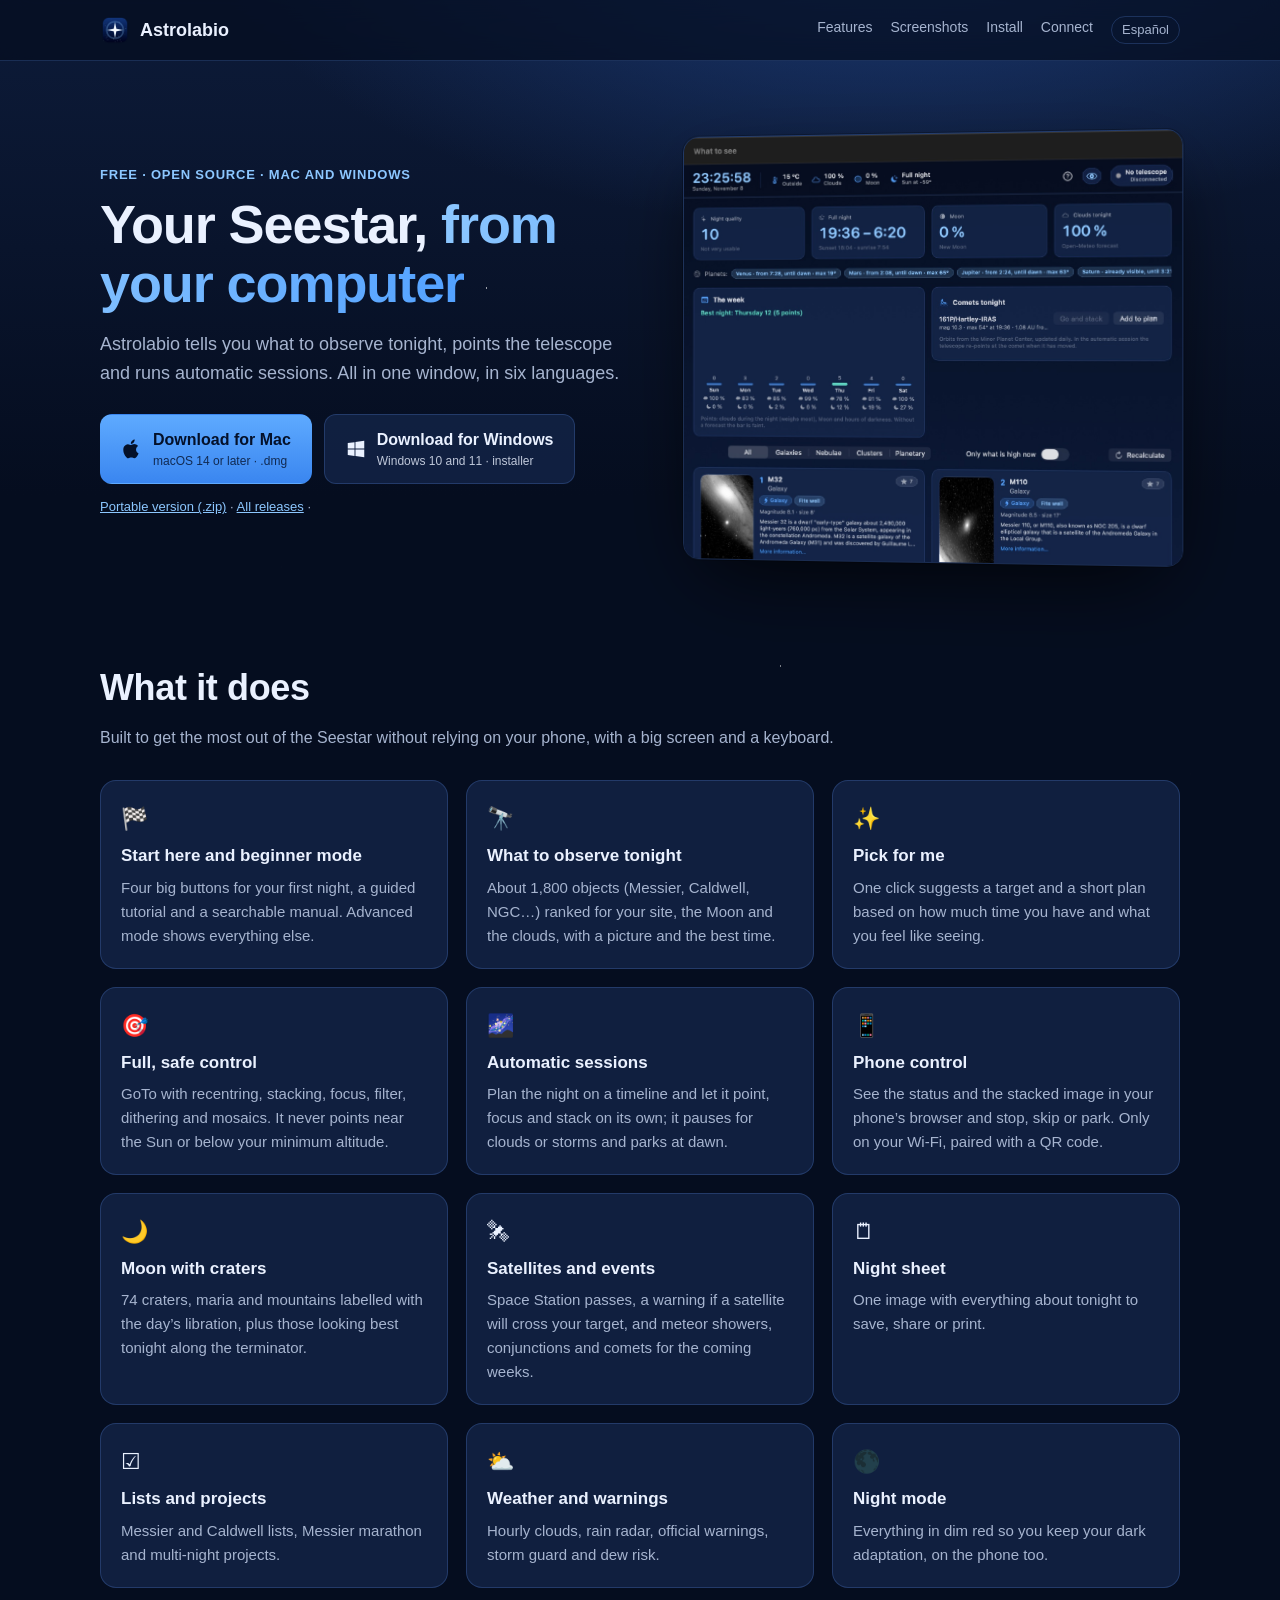
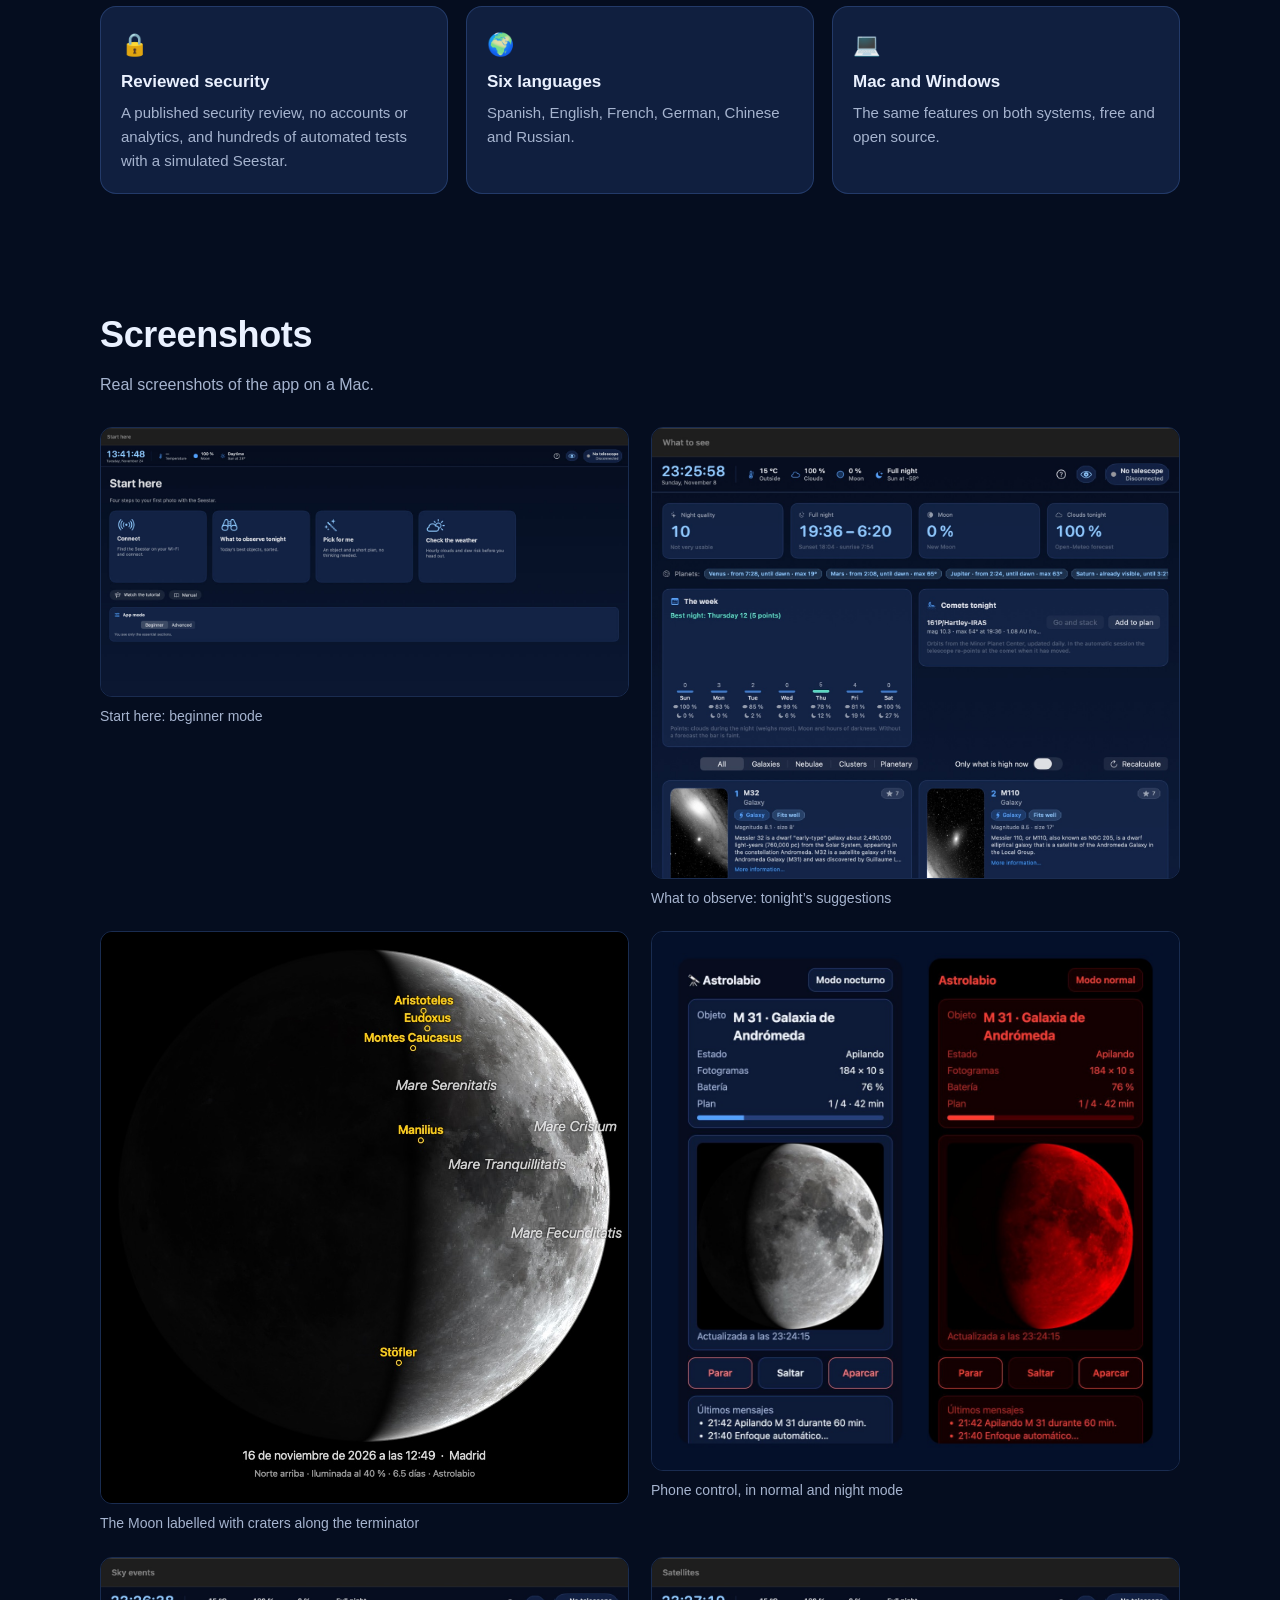
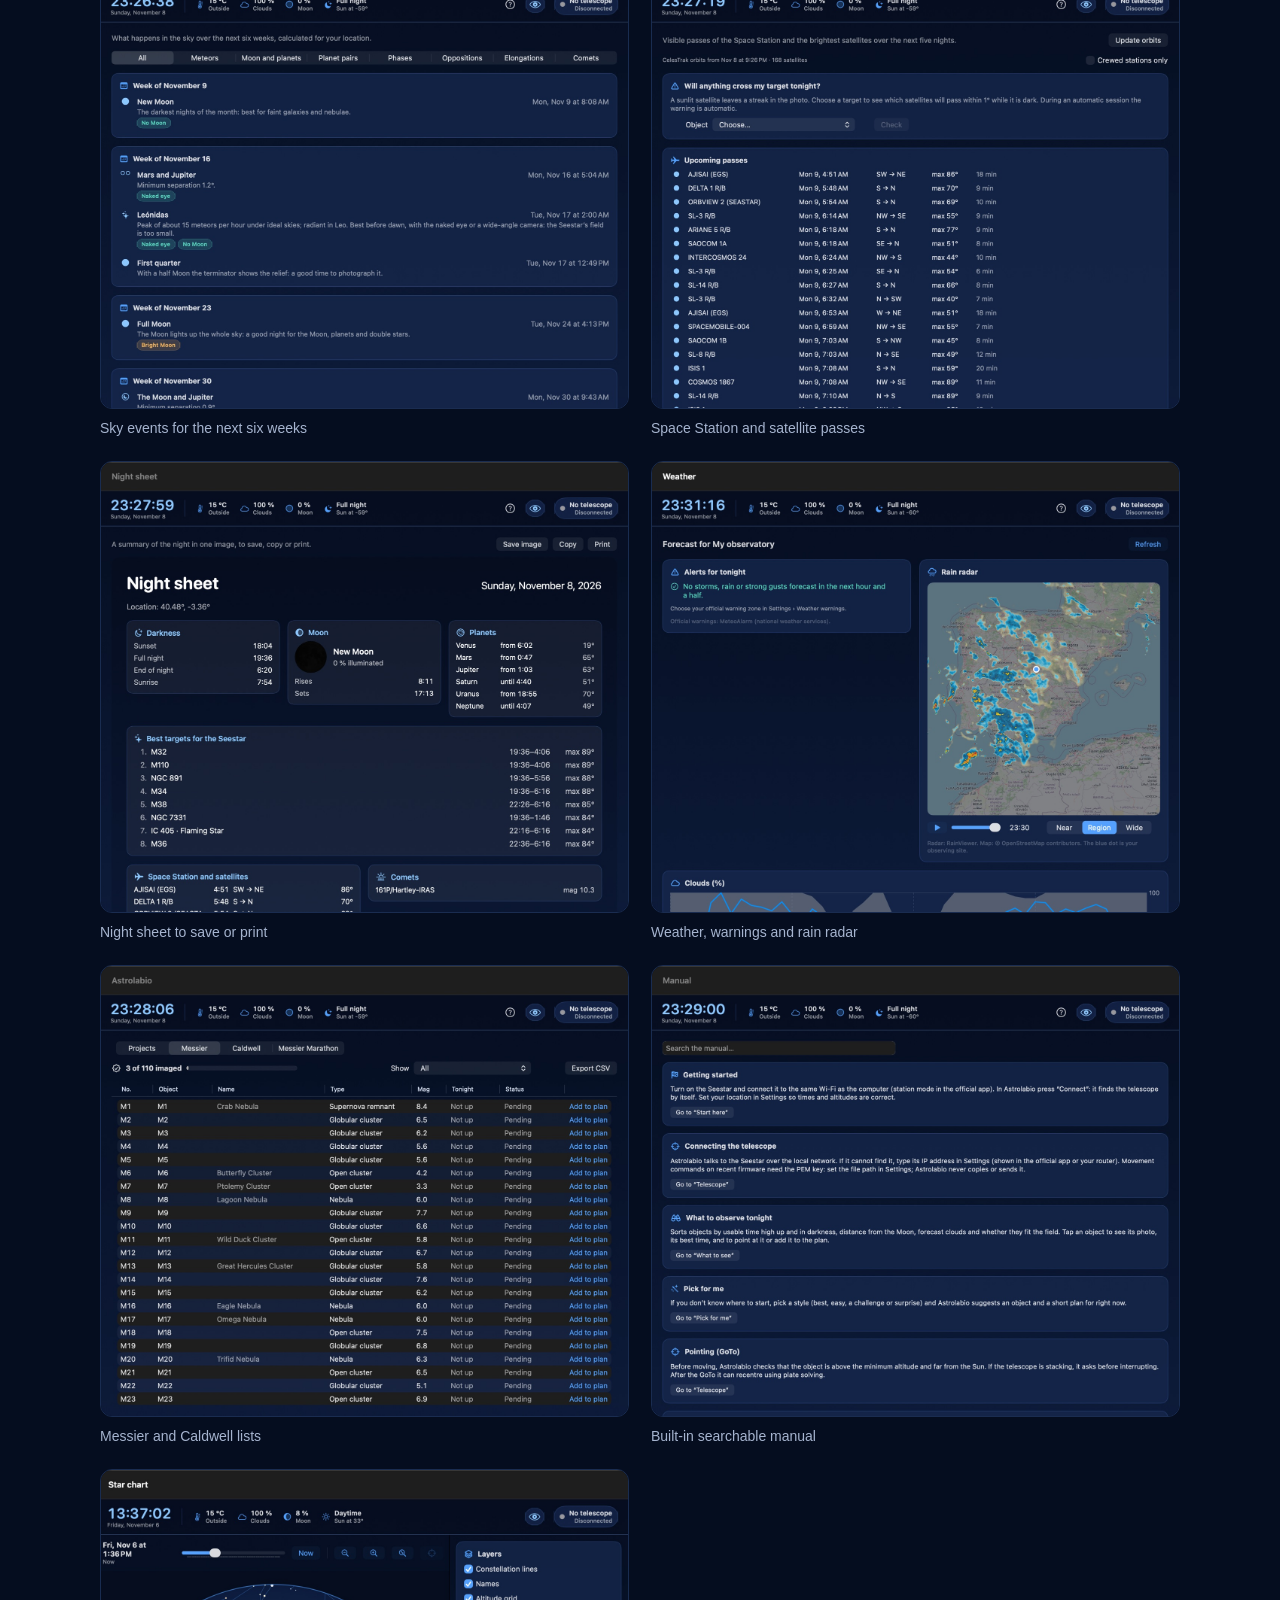
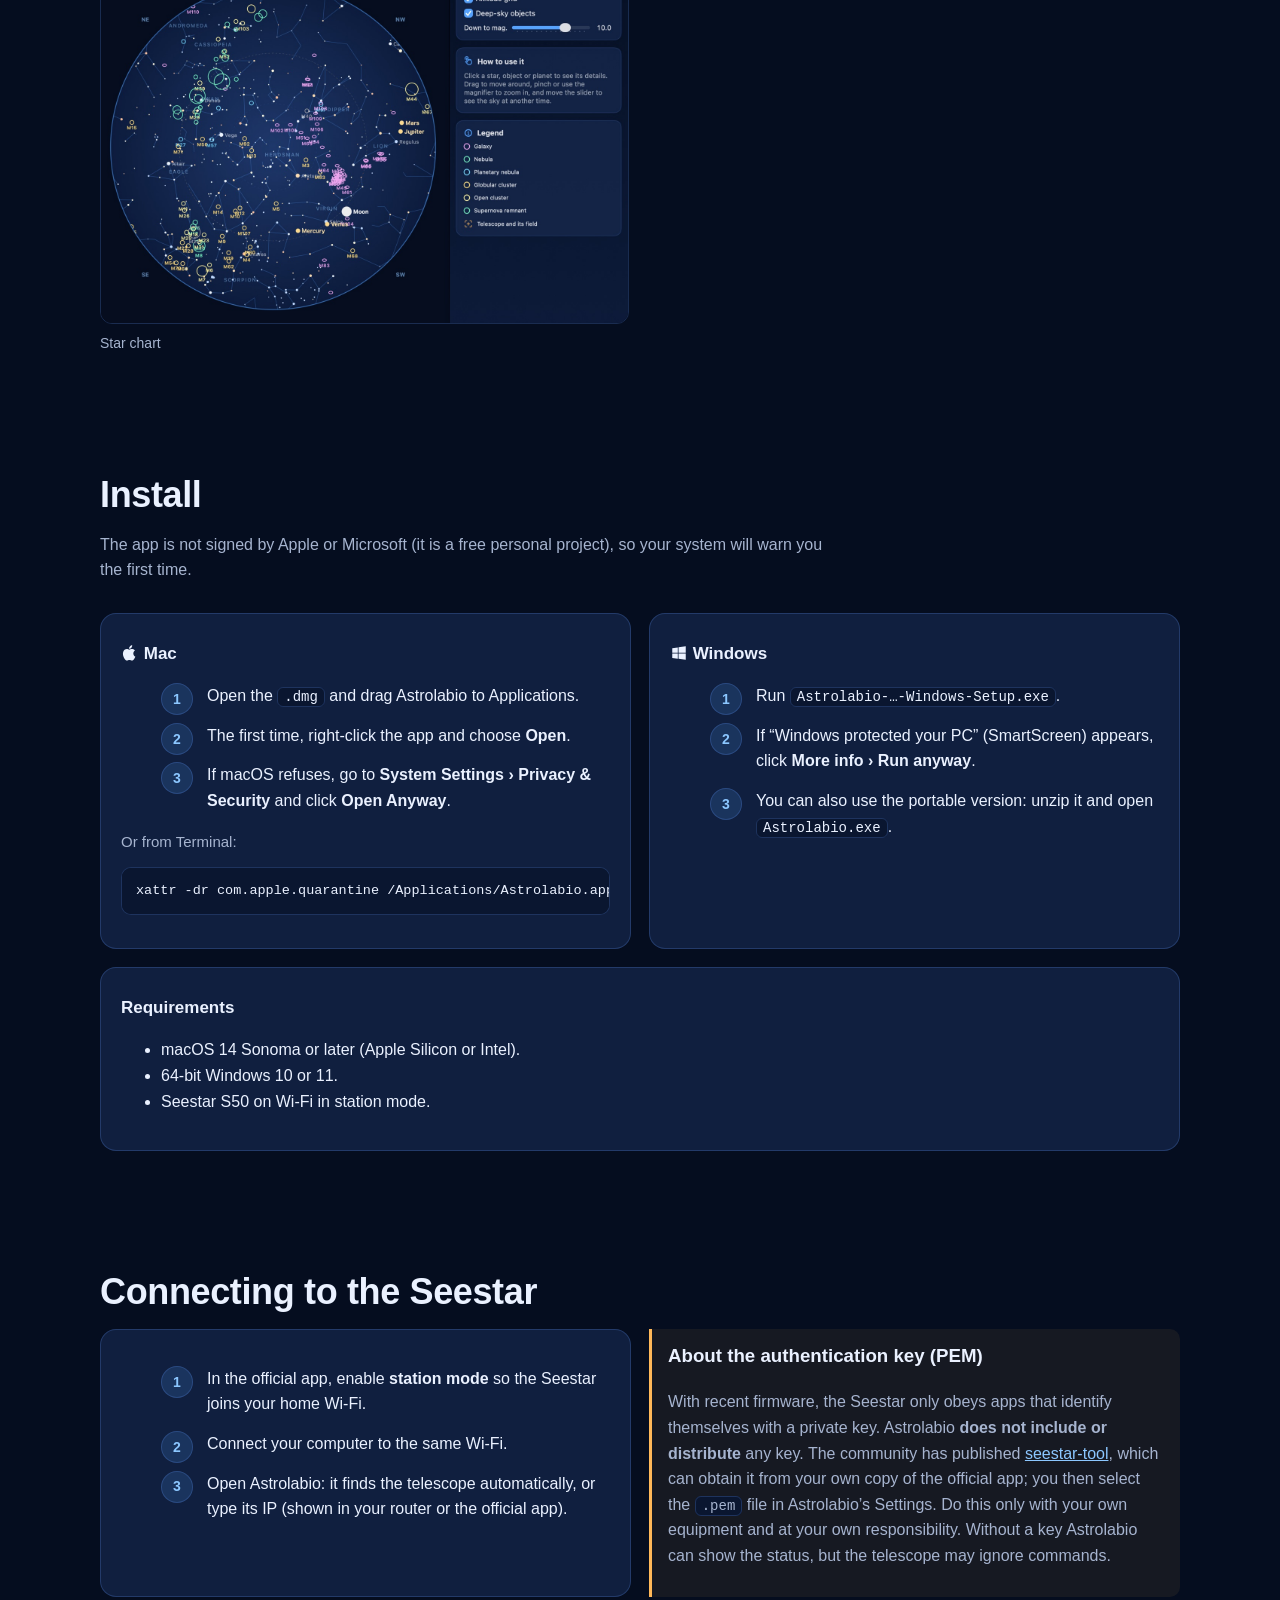
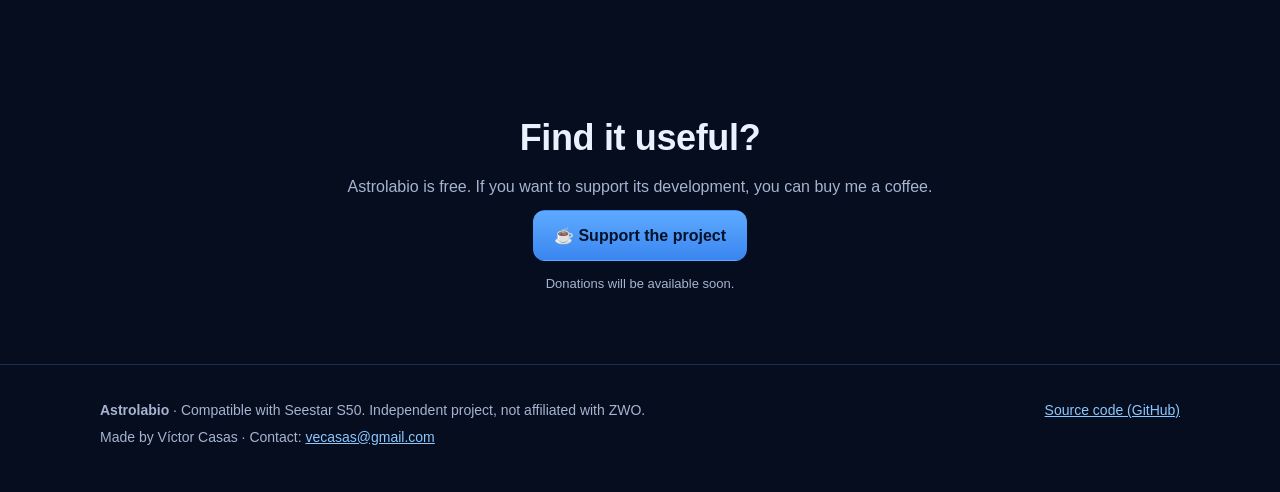
==== commit d615a603: "Windows y web: quitar Vista en directo, Mi horizonte, Archivo y Apilador planetario - Windows: secci" ====
--- a/docs/en/index.html
+++ b/docs/en/index.html
@@ -4,9 +4,9 @@
 <meta charset="utf-8">
 <meta name="viewport" content="width=device-width, initial-scale=1">
 <title>Astrolabio — Seestar S50 control for Mac and Windows</title>
-<meta name="description" content="A free app to plan your night, control the Seestar S50 telescope and process your images, on Mac and Windows.">
+<meta name="description" content="A free app to plan your night and control the Seestar S50 telescope, on Mac and Windows.">
 <meta property="og:title" content="Astrolabio — Seestar S50 control for Mac and Windows">
-<meta property="og:description" content="A free app to plan your night, control the Seestar S50 telescope and process your images, on Mac and Windows.">
+<meta property="og:description" content="A free app to plan your night and control the Seestar S50 telescope, on Mac and Windows.">
 <meta property="og:image" content="https://vecasas.github.io/astrolabio/img/tonight-en.jpg">
 <link rel="icon" href="../favicon.png">
 <link rel="alternate" hreflang="es" href="https://vecasas.github.io/astrolabio/">
@@ -30,7 +30,7 @@
   <div>
     <div class="eyebrow">Free · Open source · Mac and Windows</div>
     <h1>Your Seestar, <em>from your computer</em></h1>
-    <p class="lead">Astrolabio tells you what to observe tonight, points the telescope, shows the live image and keeps a report of every session. All in one window, in six languages.</p>
+    <p class="lead">Astrolabio tells you what to observe tonight, points the telescope and runs automatic sessions. All in one window, in six languages.</p>
     <div class="cta">
       <a class="btn primary" data-asset="mac" href="https://github.com/vecasas/astrolabio/releases/latest"><svg viewBox="0 0 24 24" fill="currentColor"><path d="M16.4 12.6c0-2.6 2.1-3.8 2.2-3.9-1.2-1.8-3.1-2-3.7-2-1.6-.2-3.1.9-3.9.9-.8 0-2-.9-3.4-.9-1.7 0-3.3 1-4.2 2.6-1.8 3.1-.5 7.7 1.3 10.2.9 1.2 1.9 2.6 3.2 2.6 1.3-.1 1.8-.8 3.3-.8 1.6 0 2 .8 3.4.8 1.4 0 2.3-1.3 3.1-2.5 1-1.4 1.4-2.8 1.4-2.9 0 0-2.7-1-2.7-4.1zM13.9 4.9c.7-.9 1.2-2 1-3.2-1 0-2.3.7-3 1.6-.7.8-1.3 2-1.1 3.1 1.1.1 2.3-.6 3.1-1.5z"/></svg><span>Download for Mac<small>macOS 14 or later · .dmg</small></span></a>
       <a class="btn" data-asset="win" href="https://github.com/vecasas/astrolabio/releases/latest"><svg viewBox="0 0 24 24" fill="currentColor"><path d="M3 5.5 10.4 4.5v7H3zM11.4 4.4 21 3v8.5h-9.6zM3 12.5h7.4v7L3 18.5zM11.4 12.5H21V21l-9.6-1.4z"/></svg><span>Download for Windows<small>Windows 10 and 11 · installer</small></span></a>
@@ -44,7 +44,7 @@
   <h2>What it does</h2><p class="sub">Built to get the most out of the Seestar without relying on your phone, with a big screen and a keyboard.</p>
   <div class="grid">
 <div class="card"><div class="icon">🏁</div><h3>Start here and beginner mode</h3><p>Four big buttons for your first night, a guided tutorial and a searchable manual. Advanced mode shows everything else.</p></div>
-<div class="card"><div class="icon">🔭</div><h3>What to observe tonight</h3><p>About 1,800 objects (Messier, Caldwell, NGC…) ranked for your site, your horizon, the Moon and the clouds, with a picture and the best time.</p></div>
+<div class="card"><div class="icon">🔭</div><h3>What to observe tonight</h3><p>About 1,800 objects (Messier, Caldwell, NGC…) ranked for your site, the Moon and the clouds, with a picture and the best time.</p></div>
 <div class="card"><div class="icon">✨</div><h3>Pick for me</h3><p>One click suggests a target and a short plan based on how much time you have and what you feel like seeing.</p></div>
 <div class="card"><div class="icon">🎯</div><h3>Full, safe control</h3><p>GoTo with recentring, stacking, focus, filter, dithering and mosaics. It never points near the Sun or below your minimum altitude.</p></div>
 <div class="card"><div class="icon">🌌</div><h3>Automatic sessions</h3><p>Plan the night on a timeline and let it point, focus and stack on its own; it pauses for clouds or storms and parks at dawn.</p></div>
@@ -52,11 +52,8 @@
 <div class="card"><div class="icon">🌙</div><h3>Moon with craters</h3><p>74 craters, maria and mountains labelled with the day’s libration, plus those looking best tonight along the terminator.</p></div>
 <div class="card"><div class="icon">🛰</div><h3>Satellites and events</h3><p>Space Station passes, a warning if a satellite will cross your target, and meteor showers, conjunctions and comets for the coming weeks.</p></div>
 <div class="card"><div class="icon">🗒</div><h3>Night sheet</h3><p>One image with everything about tonight to save, share or print.</p></div>
-<div class="card"><div class="icon">🪄</div><h3>Photo editing</h3><p>Gradient, noise, satellite trails, colour, crops and object names. With GraXpert if you have it.</p></div>
-<div class="card"><div class="icon">☑</div><h3>Lists and projects</h3><p>Messier and Caldwell lists, Messier marathon, multi‑night projects and your drawn horizon.</p></div>
+<div class="card"><div class="icon">☑</div><h3>Lists and projects</h3><p>Messier and Caldwell lists, Messier marathon and multi‑night projects.</p></div>
 <div class="card"><div class="icon">⛅</div><h3>Weather and warnings</h3><p>Hourly clouds, rain radar, official warnings, storm guard and dew risk.</p></div>
-<div class="card"><div class="icon">📄</div><h3>PDF reports</h3><p>Every night is logged: objects, timing, conditions, settings and events.</p></div>
-<div class="card"><div class="icon">📊</div><h3>Statistics and album</h3><p>Integration hours, favourite objects and copying the telescope album to your computer.</p></div>
 <div class="card"><div class="icon">🌑</div><h3>Night mode</h3><p>Everything in dim red so you keep your dark adaptation, on the phone too.</p></div>
 <div class="card"><div class="icon">🔒</div><h3>Reviewed security</h3><p>A published security review, no accounts or analytics, and hundreds of automated tests with a simulated Seestar.</p></div>
 <div class="card"><div class="icon">🌍</div><h3>Six languages</h3><p>Spanish, English, French, German, Chinese and Russian.</p></div>
@@ -67,20 +64,17 @@
 <section id="screens"><div class="wrap">
   <h2>Screenshots</h2><p class="sub">Real screenshots of the app on a Mac.</p>
   <div class="gallery">
-<figure><img loading="lazy" src="../img/start-en.jpg" alt="Start here: beginner mode" width="1400" height="1195"><figcaption>Start here: beginner mode</figcaption></figure>
+<figure><img loading="lazy" src="../img/start-en.jpg" alt="Start here: beginner mode" width="1400" height="712"><figcaption>Start here: beginner mode</figcaption></figure>
 <figure><img loading="lazy" src="../img/tonight-en.jpg" alt="What to observe: tonight’s suggestions" width="1400" height="1195"><figcaption>What to observe: tonight’s suggestions</figcaption></figure>
 <figure><img loading="lazy" src="../img/moonlabels.jpg" alt="The Moon labelled with craters along the terminator" width="960" height="1040"><figcaption>The Moon labelled with craters along the terminator</figcaption></figure>
 <figure><img loading="lazy" src="../img/phone.jpg" alt="Phone control, in normal and night mode" width="1196" height="1220"><figcaption>Phone control, in normal and night mode</figcaption></figure>
 <figure><img loading="lazy" src="../img/events-en.jpg" alt="Sky events for the next six weeks" width="1400" height="1195"><figcaption>Sky events for the next six weeks</figcaption></figure>
 <figure><img loading="lazy" src="../img/satellites-en.jpg" alt="Space Station and satellite passes" width="1400" height="1195"><figcaption>Space Station and satellite passes</figcaption></figure>
 <figure><img loading="lazy" src="../img/nightSheet-en.jpg" alt="Night sheet to save or print" width="1400" height="1195"><figcaption>Night sheet to save or print</figcaption></figure>
-<figure><img loading="lazy" src="../img/editor-en.jpg" alt="Editing: gradient, noise and satellite trails" width="1400" height="1195"><figcaption>Editing: gradient, noise and satellite trails</figcaption></figure>
 <figure><img loading="lazy" src="../img/weather-en.jpg" alt="Weather, warnings and rain radar" width="1400" height="1195"><figcaption>Weather, warnings and rain radar</figcaption></figure>
 <figure><img loading="lazy" src="../img/lists-en.jpg" alt="Messier and Caldwell lists" width="1400" height="1195"><figcaption>Messier and Caldwell lists</figcaption></figure>
-<figure><img loading="lazy" src="../img/horizon-en.jpg" alt="My horizon" width="1400" height="1195"><figcaption>My horizon</figcaption></figure>
 <figure><img loading="lazy" src="../img/help-en.jpg" alt="Built‑in searchable manual" width="1400" height="1195"><figcaption>Built‑in searchable manual</figcaption></figure>
 <figure><img loading="lazy" src="../img/skyChart-en.jpg" alt="Star chart" width="1400" height="1195"><figcaption>Star chart</figcaption></figure>
-<figure><img loading="lazy" src="../img/reports-en.jpg" alt="A session report as PDF (sample data)" width="1400" height="1195"><figcaption>A session report as PDF (sample data)</figcaption></figure>
   </div>
 </div></section>
 
